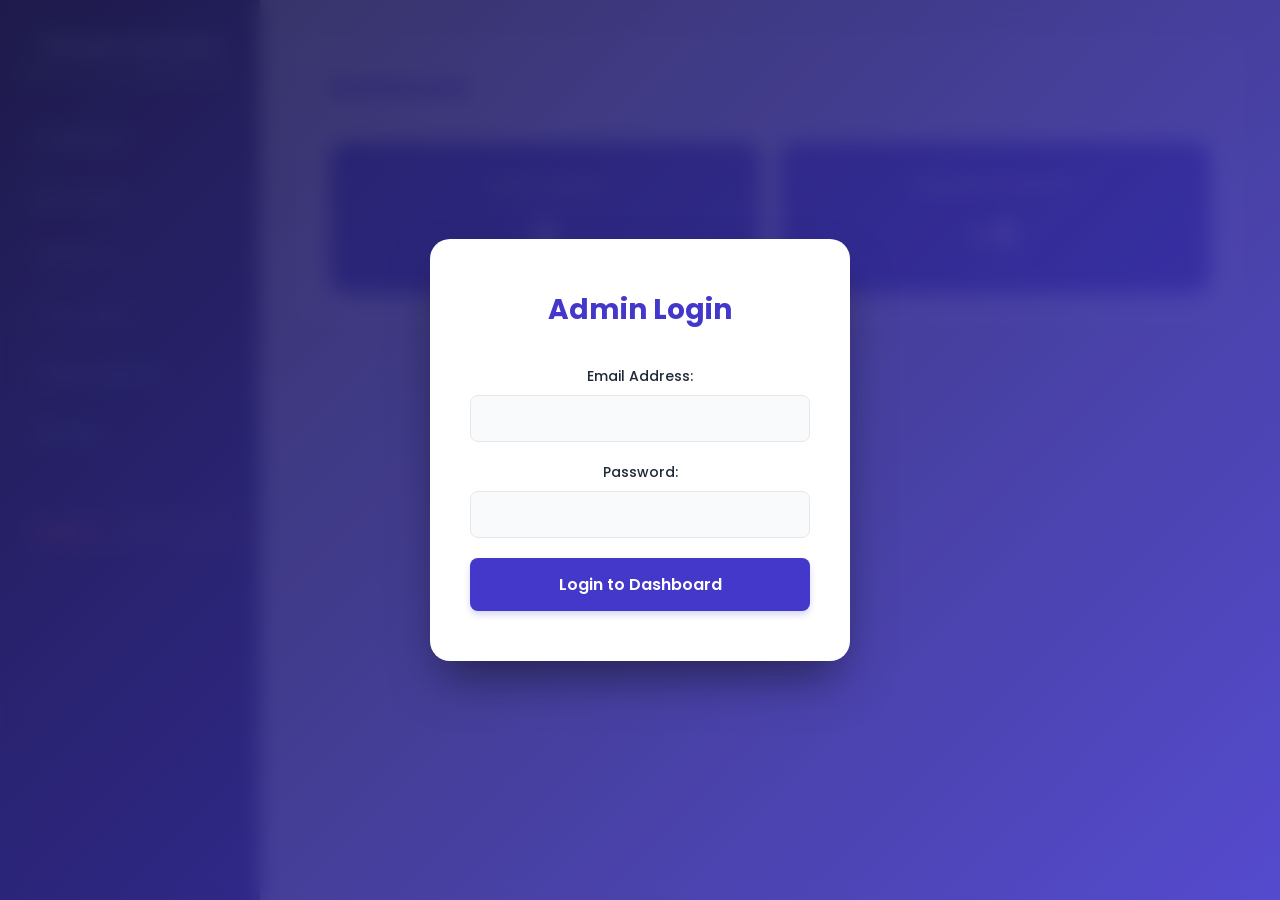
==== index.html @ 70aa794d "Refactor and add advance collection section Removed comments for admin login, sidebar navigation, ma" ====
<!DOCTYPE html>
<html lang="en">
<head>
    <meta charset="UTF-8">
    <meta name="viewport" content="width=device-width, initial-scale=1.0">
    <title>Tenant Management System</title>
    <link href="https://fonts.googleapis.com/css2?family=Poppins:wght@300;400;500;600;700&display=swap" rel="stylesheet">
    <link rel="stylesheet" href="style.css">
</head>
<body>
    <div id="login-screen" class="login-overlay">
        <div class="login-box">
            <h2>Admin Login</h2>
            <form id="login-form">
                <div class="form-group">
                    <label>Email Address:</label>
                    <input type="email" id="login-email" required>
                </div>
                <div class="form-group">
                    <label>Password:</label>
                    <input type="password" id="login-password" required>
                </div>
                <button type="submit">Login to Dashboard</button>
                <p id="login-error" style="color: red; display: none; margin-top: 15px;">Vul Email ba Password!</p>
            </form>
        </div>
    </div>

    <div class="sidebar">
        <h2>Tenant System</h2>
        <ul>
            <li><a href="#" id="link-dashboard">Dashboard</a></li>
            <li><a href="#" id="link-add-tenant">Add Tenant</a></li>
            <li><a href="#" id="link-tenant-list">Tenant List</a></li>
            <li><a href="#" id="link-collect-rent">Collect Rent</a></li>
            <li><a href="#" id="link-collect-advance">Collect Advance</a></li> <!-- NEW MENU -->
            <li><a href="#" id="link-settings">Settings</a></li>
            <li style="margin-top: 50px;"><a href="#" id="btn-logout" style="color: #ff4d4d; font-weight: bold;">Logout</a></li>
        </ul>
    </div>

    <div class="main-content">
        <section id="sec-dashboard" class="active">
            <h2>Dashboard</h2>
            <div class="dashboard-cards">
                <div class="card">
                    <h3>Total Tenants</h3>
                    <p id="total-tenants">0</p>
                </div>
                <div class="card">
                    <h3>Expected Total Rent</h3>
                    <p>৳ <span id="total-rent">0</span></p>
                </div>
            </div>
        </section>

        <section id="sec-add-tenant" class="hidden">
            <h2>Add New Tenant</h2>
            <form id="tenant-form">
                <div class="form-group">
                    <label>Tenant Name:</label>
                    <input type="text" id="tenant-name" required>
                </div>
                <div class="form-group">
                    <label>Phone Number:</label>
                    <input type="text" id="tenant-phone" required>
                </div>
                <div class="form-group">
                    <label>NID Number:</label>
                    <input type="text" id="tenant-nid">
                </div>
                <div class="form-group">
                    <label>Monthly Rent (৳):</label>
                    <input type="number" id="tenant-rent" required>
                </div>
                <div class="form-group">
                    <label>Meter Number:</label>
                    <input type="text" id="tenant-meter">
                </div>
                <button type="submit">Register Tenant</button>
            </form>
        </section>

        <section id="sec-tenant-list" class="hidden">
            <h2>Tenant List</h2>
            <div class="search-container">
                <input type="text" id="search-tenant" placeholder="Search by Name, Phone, or NID...">
            </div>
            <table class="tenant-table">
                <thead>
                    <tr>
                        <th>Name & Meter</th>
                        <th>Phone</th>
                        <th>NID</th>
                        <th>Rent (৳)</th>
                        <th>Action</th>
                    </tr>
                </thead>
                <tbody id="tenant-table-body">
                </tbody>
            </table>
        </section>

        <section id="sec-collect-rent" class="hidden">
            <h2>Collect Rent</h2>
            <form id="rent-form">
                <div class="form-group">
                    <label>Select Tenant:</label>
                    <select id="select-tenant" required>
                        <option value="">-- Select Tenant --</option>
                    </select>
                </div>
                <div class="form-group">
                    <label>Rent Month:</label>
                    <input type="month" id="rent-month" required>
                </div>
                <div class="form-group">
                    <label>Paid Amount (৳):</label>
                    <input type="number" id="paid-amount" required>
                </div>
                <div class="form-group">
                    <label>Due Amount (৳):</label>
                    <input type="number" id="due-amount" value="0" required>
                </div>
                <div class="form-group" style="display: flex; align-items: center; gap: 10px; margin-top: 15px;">
                    <!-- GAS BILL CHECKBOX -->
                    <input type="checkbox" id="include-gas-bill" checked style="width: auto;">
                    <label for="include-gas-bill" style="margin: 0; cursor: pointer;">Include Gas Bill (৳ 1080)</label>
                </div>
                <button type="submit" style="margin-top: 15px;">Save Rent Record</button>
            </form>
        </section>

        <!-- NEW ADVANCE SECTION -->
        <section id="sec-collect-advance" class="hidden">
            <h2>Collect Advance</h2>
            <form id="advance-form">
                <div class="form-group">
                    <label>Select Tenant:</label>
                    <select id="select-advance-tenant" required>
                        <option value="">-- Select Tenant --</option>
                    </select>
                </div>
                <div class="form-group">
                    <label>Advance Amount (৳):</label>
                    <input type="number" id="advance-amount" required>
                </div>
                <button type="submit">Save Advance Record</button>
            </form>
        </section>

        <section id="sec-settings" class="hidden">
            <h2>System Settings</h2>
            <form id="settings-form">
                <div class="form-group">
                    <label>Property / House Name (For Invoice):</label>
                    <input type="text" id="setting-property-name" placeholder="E.g., Shiraji Villa" required>
                </div>
                <button type="submit">Save Settings</button>
            </form>
        </section>
    </div>

    <div id="history-modal" class="modal hidden">
        <div class="modal-content">
            <span class="close-btn" id="close-modal">&times;</span>
            <h2>Rent History: <span id="modal-tenant-name"></span></h2>
            <table class="tenant-table">
                <thead>
                    <tr>
                        <th>Invoice No</th>
                        <th>Month</th>
                        <th>Paid</th>
                        <th>Due</th>
                        <th>Date</th>
                        <th>Action</th>
                    </tr>
                </thead>
                <tbody id="history-table-body">
                </tbody>
            </table>
        </div>
    </div>

    <div id="printable-invoice" class="hidden-print">
        <div class="pos-receipt">
            <div class="pos-header">
                <h2 id="inv-property-title">PROPERTY NAME</h2>
                <p>RENT PAYMENT RECEIPT</p>
                <div class="divider">--------------------------------</div>
            </div>
            
            <div class="pos-info">
                <p><span>INV NO</span> <span>: <span id="inv-no"></span></span></p>
                <p><span>DATE</span> <span>: <span id="inv-date"></span></span></p>
                <p><span>TIME</span> <span>: <span id="inv-time"></span></span></p>
                <p><span>TENANT</span> <span>: <span id="inv-tenant-name"></span></span></p>
                <!-- Meter removed from here -->
                <p><span>MONTH</span> <span>: <span id="inv-month"></span></span></p>
            </div>
            
            <div class="divider">--------------------------------</div>
            
            <table class="pos-table">
                <tr>
                    <td>RENT AMOUNT</td>
                    <td class="text-right">TK <span id="inv-rent"></span></td>
                </tr>
                <tr>
                    <td>GAS BILL</td>
                    <!-- Dynamic gas bill ID -->
                    <td class="text-right">TK <span id="inv-gas-bill"></span></td>
                </tr>
                <tr>
                    <td>DUE AMOUNT</td>
                    <td class="text-right">TK <span id="inv-due"></span></td>
                </tr>
            </table>
            
            <div class="divider">--------------------------------</div>
            
            <div class="pos-total">
                <h3>FINAL TOTAL : TK <span id="inv-total-paid"></span></h3>
            </div>
            
            <div class="divider">--------------------------------</div>
            
            <div class="pos-footer">
                <!-- METER BIG DISPLAY -->
                <div style="font-size: 16px; font-weight: bold; padding: 5px; border: 2px dashed #000; margin-bottom: 10px;">
                    METER NO: <br> <span id="inv-meter" style="font-size: 18px;"></span>
                </div>
                
                <p>Scan to verify invoice</p>
                <img id="qr-code-img" src="" alt="QR Code">
                <p class="greeting">Thank You!</p>
                <p class="software-credit">System by Shiraji Villa</p>
            </div>
        </div>
    </div>

    <div id="edit-modal" class="modal hidden">
        <div class="modal-content">
            <span class="close-btn" id="close-edit-modal">&times;</span>
            <h2>Edit Tenant Info</h2>
            <form id="edit-tenant-form">
                <input type="hidden" id="edit-tenant-id">
                <div class="form-group">
                    <label>Tenant Name:</label>
                    <input type="text" id="edit-tenant-name" required>
                </div>
                <div class="form-group">
                    <label>Phone Number:</label>
                    <input type="text" id="edit-tenant-phone" required>
                </div>
                <div class="form-group">
                    <label>NID Number:</label>
                    <input type="text" id="edit-tenant-nid">
                </div>
                <div class="form-group">
                    <label>Monthly Rent (৳):</label>
                    <input type="number" id="edit-tenant-rent" required>
                </div>
                <div class="form-group">
                    <label>Meter Number:</label>
                    <input type="text" id="edit-tenant-meter">
                </div>
                <button type="submit">Update Tenant Info</button>
            </form>
        </div>
    </div>
    <script type="module" src="app.js"></script>
</body>
</html>
---- style.css ----
/* =========================================
   Modern UI Theme for Shiraji Villa
========================================== */
:root {
    --primary-color: #4338ca; /* Indigo/Blue shade */
    --primary-hover: #3730a3;
    --sidebar-bg: #1e1b4b; /* Dark Navy */
    --bg-color: #f3f4f6; /* Very light gray */
    --card-bg: #ffffff;
    --text-main: #1f2937;
    --text-muted: #6b7280;
    --border-color: #e5e7eb;
    --success: #10b981;
    --danger: #ef4444;
    --warning: #f59e0b;
}

* {
    margin: 0;
    padding: 0;
    box-sizing: border-box;
    font-family: 'Poppins', sans-serif;
}

body {
    background-color: var(--bg-color);
    color: var(--text-main);
    display: flex;
    min-height: 100vh;
}

/* --- Utilities --- */
.hidden { display: none !important; }
.active { display: block !important; }

/* =========================================
   Sidebar Navigation
========================================== */
.sidebar {
    width: 260px;
    background-color: var(--sidebar-bg);
    color: white;
    padding: 30px 20px;
    display: flex;
    flex-direction: column;
    box-shadow: 4px 0 10px rgba(0,0,0,0.05);
}

.sidebar h2 {
    font-size: 22px;
    font-weight: 700;
    margin-bottom: 40px;
    text-align: center;
    letter-spacing: 1px;
    color: #c7d2fe;
}

.sidebar ul {
    list-style: none;
}

.sidebar ul li {
    margin-bottom: 12px;
}

.sidebar ul li a {
    color: #a5b4fc;
    text-decoration: none;
    font-size: 15px;
    display: block;
    padding: 12px 15px;
    border-radius: 8px;
    transition: all 0.3s ease;
    font-weight: 500;
}

.sidebar ul li a:hover {
    background-color: rgba(255,255,255,0.1);
    color: white;
    transform: translateX(5px);
}

#btn-logout {
    color: #fca5a5;
    background-color: rgba(239, 68, 68, 0.1);
}
#btn-logout:hover {
    background-color: #ef4444;
    color: white;
}

/* =========================================
   Main Content Area
========================================== */
.main-content {
    flex: 1;
    padding: 40px;
    overflow-y: auto;
}

section {
    background: var(--card-bg);
    padding: 30px;
    border-radius: 16px;
    box-shadow: 0 4px 20px rgba(0,0,0,0.03);
    animation: fadeIn 0.4s ease-in-out;
}

@keyframes fadeIn {
    from { opacity: 0; transform: translateY(10px); }
    to { opacity: 1; transform: translateY(0); }
}

h2 {
    font-size: 24px;
    color: var(--primary-color);
    margin-bottom: 25px;
    border-bottom: 2px solid var(--border-color);
    padding-bottom: 10px;
}

/* =========================================
   Dashboard Cards
========================================== */
.dashboard-cards {
    display: flex;
    gap: 20px;
}

.card {
    flex: 1;
    background: linear-gradient(135deg, var(--primary-color), var(--primary-hover));
    color: white;
    padding: 30px;
    border-radius: 16px;
    text-align: center;
    box-shadow: 0 10px 15px -3px rgba(67, 56, 202, 0.3);
    transition: transform 0.3s ease;
}

.card:hover {
    transform: translateY(-5px);
}

.card h3 {
    font-size: 16px;
    font-weight: 500;
    opacity: 0.9;
    margin-bottom: 10px;
}

.card p {
    font-size: 36px;
    font-weight: 700;
}

/* =========================================
   Forms & Inputs
========================================== */
.form-group {
    margin-bottom: 20px;
}

.form-group label {
    display: block;
    margin-bottom: 8px;
    font-weight: 500;
    color: var(--text-main);
    font-size: 14px;
}

input, select {
    width: 100%;
    padding: 12px 15px;
    border: 1px solid var(--border-color);
    border-radius: 8px;
    font-size: 14px;
    transition: all 0.3s ease;
    background-color: #f9fafb;
}

input:focus, select:focus {
    outline: none;
    border-color: var(--primary-color);
    background-color: white;
    box-shadow: 0 0 0 3px rgba(67, 56, 202, 0.15);
}

button[type="submit"] {
    background-color: var(--primary-color);
    color: white;
    padding: 14px 20px;
    border: none;
    border-radius: 8px;
    width: 100%;
    font-size: 16px;
    font-weight: 600;
    cursor: pointer;
    transition: all 0.3s ease;
    box-shadow: 0 4px 6px rgba(67, 56, 202, 0.2);
}

button[type="submit"]:hover {
    background-color: var(--primary-hover);
    transform: translateY(-2px);
    box-shadow: 0 6px 12px rgba(67, 56, 202, 0.3);
}

/* =========================================
   Tables & Search
========================================== */
.search-container {
    margin-bottom: 20px;
    display: flex;
    justify-content: flex-end;
}

#search-tenant {
    max-width: 300px;
    border-radius: 20px;
    padding: 10px 20px;
}

.tenant-table {
    width: 100%;
    border-collapse: separate;
    border-spacing: 0;
    margin-top: 10px;
}

.tenant-table th, .tenant-table td {
    padding: 15px;
    text-align: left;
    border-bottom: 1px solid var(--border-color);
}

.tenant-table th {
    background-color: var(--bg-color);
    color: var(--text-muted);
    font-weight: 600;
    font-size: 13px;
    text-transform: uppercase;
    letter-spacing: 0.5px;
}

.tenant-table th:first-child { border-top-left-radius: 8px; }
.tenant-table th:last-child { border-top-right-radius: 8px; }

.tenant-table tbody tr {
    transition: background-color 0.2s ease;
}

.tenant-table tbody tr:hover {
    background-color: #f8fafc;
}

.inactive-row {
    opacity: 0.5;
    background-color: #fafafa;
}

/* Status Badges */
.status-badge {
    padding: 4px 10px;
    border-radius: 20px;
    font-size: 11px;
    font-weight: 600;
    margin-left: 8px;
    text-transform: uppercase;
}

.status-active { background-color: #d1fae5; color: #065f46; }
.status-inactive { background-color: #fee2e2; color: #991b1b; }

/* Table Buttons */
.btn-view, .btn-print, .btn-toggle-status {
    padding: 6px 12px;
    border: none;
    border-radius: 6px;
    font-size: 12px;
    font-weight: 600;
    cursor: pointer;
    transition: all 0.2s ease;
    margin-right: 5px;
    margin-bottom: 5px;
}

.btn-view { background-color: #e0e7ff; color: var(--primary-color); }
.btn-view:hover { background-color: var(--primary-color); color: white; }

.btn-print { background-color: #dcfce7; color: var(--success); }
.btn-print:hover { background-color: var(--success); color: white; }

.btn-toggle-status { background-color: #fef3c7; color: #b45309; }
.btn-toggle-status:hover { background-color: var(--warning); color: white; }
.btn-edit { background-color: #e0f2fe; color: #0284c7; }
.btn-edit:hover { background-color: #0ea5e9; color: white; }


/* =========================================
   Login Screen (Glassmorphism)
========================================== */
.login-overlay {
    position: fixed;
    top: 0; left: 0; width: 100%; height: 100%;
    background: linear-gradient(135deg, rgba(30, 27, 75, 0.9), rgba(67, 56, 202, 0.9));
    backdrop-filter: blur(10px);
    display: flex;
    justify-content: center;
    align-items: center;
    z-index: 9999;
}

.login-box {
    background: white;
    padding: 50px 40px;
    border-radius: 20px;
    box-shadow: 0 25px 50px -12px rgba(0, 0, 0, 0.5);
    width: 100%;
    max-width: 420px;
    text-align: center;
}

.login-box h2 {
    border: none;
    color: var(--primary-color);
    font-size: 28px;
    font-weight: 700;
}

.hidden-login { display: none !important; }

/* =========================================
   Modal (Popup)
========================================== */
.modal {
    position: fixed;
    top: 0; left: 0; width: 100%; height: 100%;
    background-color: rgba(0, 0, 0, 0.5);
    backdrop-filter: blur(4px);
    display: flex;
    justify-content: center;
    align-items: center;
    z-index: 1000;
}

.modal-content {
    background-color: white;
    padding: 30px;
    border-radius: 16px;
    width: 90%;
    max-width: 700px;
    position: relative;
    box-shadow: 0 20px 25px -5px rgba(0,0,0,0.1);
    animation: fadeIn 0.3s ease-in-out;
}

.close-btn {
    position: absolute;
    top: 15px; right: 20px;
    font-size: 28px;
    color: var(--text-muted);
    cursor: pointer;
    transition: color 0.2s;
}
.close-btn:hover { color: var(--danger); }


/* =========================================
   POS Thermal Printer Invoice Styles
========================================== */
.hidden-print { display: none; }

.pos-receipt {
    font-family: 'Courier New', Courier, monospace;
    width: 300px; /* Thermal printer width (Approx 80mm) */
    margin: 0 auto;
    padding: 10px;
    background-color: #fff;
    color: #000;
    font-size: 14px;
}

.pos-header { text-align: center; }
.pos-header h2 { font-size: 22px; margin: 0 0 5px 0; font-weight: bold; border: none; padding: 0; color: #000; }
.pos-header p { font-size: 14px; margin: 0; font-weight: bold; }

.divider {
    text-align: center;
    margin: 10px 0;
    font-size: 14px;
    letter-spacing: 1px;
    overflow: hidden;
    white-space: nowrap;
}

.pos-info p {
    display: flex;
    justify-content: space-between;
    margin: 4px 0;
    font-weight: bold;
}

.pos-table { width: 100%; border-collapse: collapse; margin: 10px 0; }
.pos-table td { padding: 4px 0; font-weight: bold; }
.text-right { text-align: right; }

.pos-total { text-align: right; margin: 10px 0; }
.pos-total h3 { font-size: 16px; margin: 0; font-weight: bold; color: #000; }

.pos-footer { text-align: center; margin-top: 15px; }
.pos-footer img { width: 100px; height: 100px; margin: 10px auto; display: block; }
.pos-footer .greeting { font-size: 16px; font-weight: bold; margin-bottom: 5px; }
.pos-footer .software-credit { font-size: 10px; font-weight: normal; }

@media print {
    body * { visibility: hidden; }
    @page { margin: 0; } /* Removes default browser headers/footers */
    #printable-invoice, #printable-invoice * { visibility: visible; }
    #printable-invoice {
        display: block; position: absolute; left: 0; top: 0; width: 100%; margin: 0; padding: 0;
    }
}
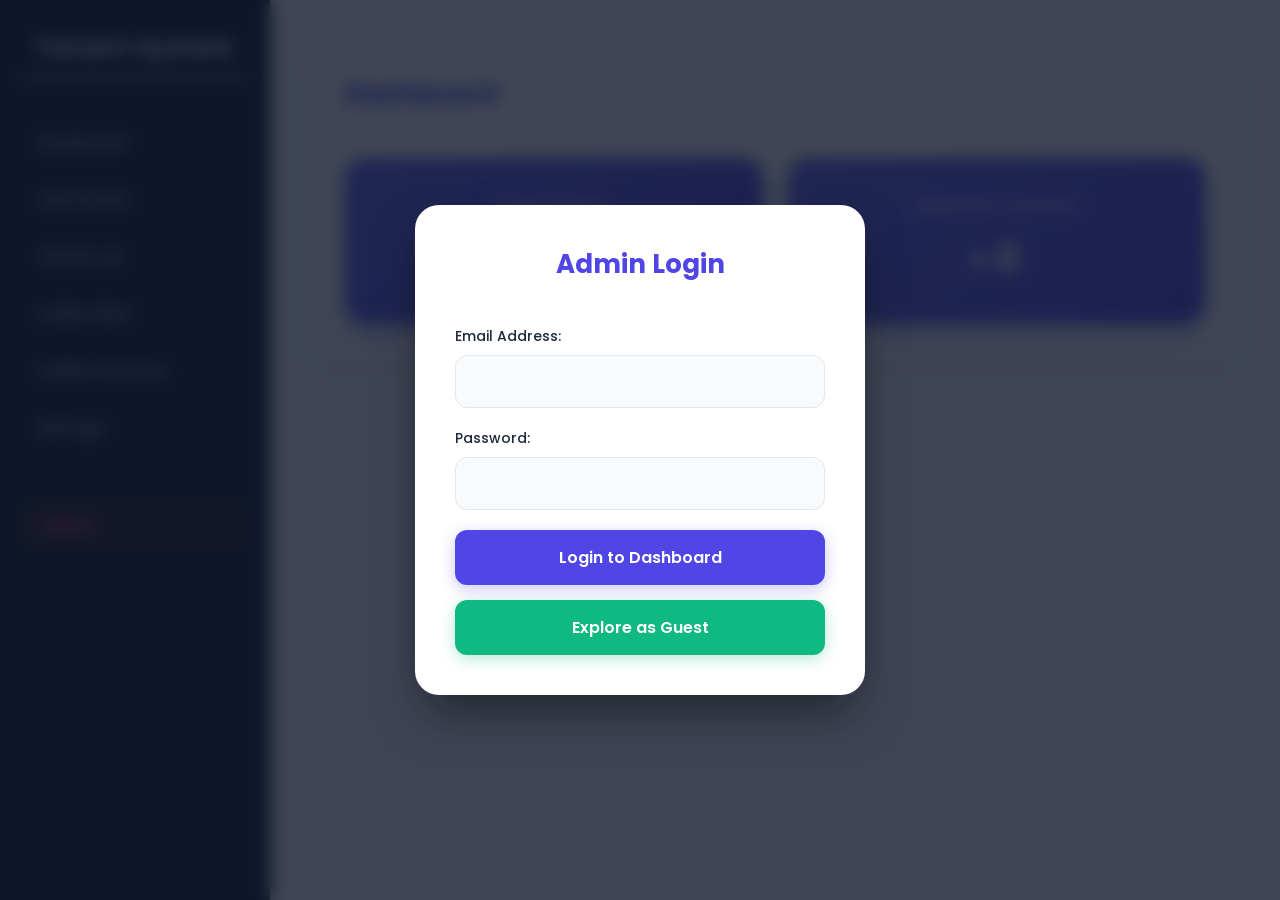
==== commit 83708022: "Add guest login button and update forms" ====
--- a/index.html
+++ b/index.html
@@ -22,6 +22,8 @@
                 </div>
                 <button type="submit">Login to Dashboard</button>
                 <p id="login-error" style="color: red; display: none; margin-top: 15px;">Vul Email ba Password!</p>
+                <!-- Guest Button Add kora hoyeche -->
+                <button type="button" id="btn-guest-login">Explore as Guest</button>
             </form>
         </div>
     </div>
@@ -33,13 +35,14 @@
             <li><a href="#" id="link-add-tenant">Add Tenant</a></li>
             <li><a href="#" id="link-tenant-list">Tenant List</a></li>
             <li><a href="#" id="link-collect-rent">Collect Rent</a></li>
-            <li><a href="#" id="link-collect-advance">Collect Advance</a></li> <!-- NEW MENU -->
+            <li><a href="#" id="link-collect-advance">Collect Advance</a></li> 
             <li><a href="#" id="link-settings">Settings</a></li>
             <li style="margin-top: 50px;"><a href="#" id="btn-logout" style="color: #ff4d4d; font-weight: bold;">Logout</a></li>
         </ul>
     </div>
 
     <div class="main-content">
+        <!-- Dashboard -->
         <section id="sec-dashboard" class="active">
             <h2>Dashboard</h2>
             <div class="dashboard-cards">
@@ -54,76 +57,41 @@
             </div>
         </section>
 
+        <!-- Add Tenant -->
         <section id="sec-add-tenant" class="hidden">
             <h2>Add New Tenant</h2>
             <form id="tenant-form">
-                <div class="form-group">
-                    <label>Tenant Name:</label>
-                    <input type="text" id="tenant-name" required>
-                </div>
-                <div class="form-group">
-                    <label>Phone Number:</label>
-                    <input type="text" id="tenant-phone" required>
-                </div>
-                <div class="form-group">
-                    <label>NID Number:</label>
-                    <input type="text" id="tenant-nid">
-                </div>
-                <div class="form-group">
-                    <label>Monthly Rent (৳):</label>
-                    <input type="number" id="tenant-rent" required>
-                </div>
-                <div class="form-group">
-                    <label>Meter Number:</label>
-                    <input type="text" id="tenant-meter">
-                </div>
+                <div class="form-group"><label>Tenant Name:</label><input type="text" id="tenant-name" required></div>
+                <div class="form-group"><label>Phone Number:</label><input type="text" id="tenant-phone" required></div>
+                <div class="form-group"><label>NID Number:</label><input type="text" id="tenant-nid"></div>
+                <div class="form-group"><label>Monthly Rent (৳):</label><input type="number" id="tenant-rent" required></div>
+                <div class="form-group"><label>Meter Number:</label><input type="text" id="tenant-meter"></div>
                 <button type="submit">Register Tenant</button>
             </form>
         </section>
 
+        <!-- Tenant List -->
         <section id="sec-tenant-list" class="hidden">
             <h2>Tenant List</h2>
-            <div class="search-container">
-                <input type="text" id="search-tenant" placeholder="Search by Name, Phone, or NID...">
-            </div>
+            <div class="search-container"><input type="text" id="search-tenant" placeholder="Search by Name, Phone, or NID..."></div>
             <table class="tenant-table">
-                <thead>
-                    <tr>
-                        <th>Name & Meter</th>
-                        <th>Phone</th>
-                        <th>NID</th>
-                        <th>Rent (৳)</th>
-                        <th>Action</th>
-                    </tr>
-                </thead>
-                <tbody id="tenant-table-body">
-                </tbody>
+                <thead><tr><th>Name & Meter</th><th>Phone</th><th>NID</th><th>Rent (৳)</th><th>Action</th></tr></thead>
+                <tbody id="tenant-table-body"></tbody>
             </table>
         </section>
 
+        <!-- Collect Rent -->
         <section id="sec-collect-rent" class="hidden">
             <h2>Collect Rent</h2>
             <form id="rent-form">
                 <div class="form-group">
                     <label>Select Tenant:</label>
-                    <select id="select-tenant" required>
-                        <option value="">-- Select Tenant --</option>
-                    </select>
-                </div>
-                <div class="form-group">
-                    <label>Rent Month:</label>
-                    <input type="month" id="rent-month" required>
-                </div>
-                <div class="form-group">
-                    <label>Paid Amount (৳):</label>
-                    <input type="number" id="paid-amount" required>
-                </div>
-                <div class="form-group">
-                    <label>Due Amount (৳):</label>
-                    <input type="number" id="due-amount" value="0" required>
-                </div>
+                    <select id="select-tenant" required><option value="">-- Select Tenant --</option></select>
+                </div>
+                <div class="form-group"><label>Rent Month:</label><input type="month" id="rent-month" required></div>
+                <div class="form-group"><label>Paid Amount (৳):</label><input type="number" id="paid-amount" required></div>
+                <div class="form-group"><label>Due Amount (৳):</label><input type="number" id="due-amount" value="0" required></div>
                 <div class="form-group" style="display: flex; align-items: center; gap: 10px; margin-top: 15px;">
-                    <!-- GAS BILL CHECKBOX -->
                     <input type="checkbox" id="include-gas-bill" checked style="width: auto;">
                     <label for="include-gas-bill" style="margin: 0; cursor: pointer;">Include Gas Bill (৳ 1080)</label>
                 </div>
@@ -131,111 +99,60 @@
             </form>
         </section>
 
-        <!-- NEW ADVANCE SECTION -->
+        <!-- Collect Advance (Updated with Due) -->
         <section id="sec-collect-advance" class="hidden">
             <h2>Collect Advance</h2>
             <form id="advance-form">
                 <div class="form-group">
                     <label>Select Tenant:</label>
-                    <select id="select-advance-tenant" required>
-                        <option value="">-- Select Tenant --</option>
-                    </select>
-                </div>
-                <div class="form-group">
-                    <label>Advance Amount (৳):</label>
-                    <input type="number" id="advance-amount" required>
-                </div>
+                    <select id="select-advance-tenant" required><option value="">-- Select Tenant --</option></select>
+                </div>
+                <div class="form-group"><label>Paid Advance Amount (৳):</label><input type="number" id="advance-amount" required></div>
+                <!-- Notun Due Option in Advance -->
+                <div class="form-group"><label>Advance Due (৳):</label><input type="number" id="advance-due" value="0" required></div>
                 <button type="submit">Save Advance Record</button>
             </form>
         </section>
 
+        <!-- Settings -->
         <section id="sec-settings" class="hidden">
             <h2>System Settings</h2>
             <form id="settings-form">
-                <div class="form-group">
-                    <label>Property / House Name (For Invoice):</label>
-                    <input type="text" id="setting-property-name" placeholder="E.g., Shiraji Villa" required>
-                </div>
+                <div class="form-group"><label>Property / House Name (For Invoice):</label><input type="text" id="setting-property-name" placeholder="E.g., Shiraji Villa" required></div>
                 <button type="submit">Save Settings</button>
             </form>
         </section>
     </div>
 
+    <!-- Modals -->
     <div id="history-modal" class="modal hidden">
         <div class="modal-content">
             <span class="close-btn" id="close-modal">&times;</span>
             <h2>Rent History: <span id="modal-tenant-name"></span></h2>
             <table class="tenant-table">
-                <thead>
-                    <tr>
-                        <th>Invoice No</th>
-                        <th>Month</th>
-                        <th>Paid</th>
-                        <th>Due</th>
-                        <th>Date</th>
-                        <th>Action</th>
-                    </tr>
-                </thead>
-                <tbody id="history-table-body">
-                </tbody>
+                <thead><tr><th>Invoice No</th><th>Month</th><th>Paid</th><th>Due</th><th>Date</th><th>Action</th></tr></thead>
+                <tbody id="history-table-body"></tbody>
             </table>
         </div>
     </div>
 
-    <div id="printable-invoice" class="hidden-print">
-        <div class="pos-receipt">
-            <div class="pos-header">
-                <h2 id="inv-property-title">PROPERTY NAME</h2>
-                <p>RENT PAYMENT RECEIPT</p>
-                <div class="divider">--------------------------------</div>
-            </div>
-            
-            <div class="pos-info">
-                <p><span>INV NO</span> <span>: <span id="inv-no"></span></span></p>
-                <p><span>DATE</span> <span>: <span id="inv-date"></span></span></p>
-                <p><span>TIME</span> <span>: <span id="inv-time"></span></span></p>
-                <p><span>TENANT</span> <span>: <span id="inv-tenant-name"></span></span></p>
-                <!-- Meter removed from here -->
-                <p><span>MONTH</span> <span>: <span id="inv-month"></span></span></p>
-            </div>
-            
-            <div class="divider">--------------------------------</div>
-            
-            <table class="pos-table">
-                <tr>
-                    <td>RENT AMOUNT</td>
-                    <td class="text-right">TK <span id="inv-rent"></span></td>
-                </tr>
-                <tr>
-                    <td>GAS BILL</td>
-                    <!-- Dynamic gas bill ID -->
-                    <td class="text-right">TK <span id="inv-gas-bill"></span></td>
-                </tr>
-                <tr>
-                    <td>DUE AMOUNT</td>
-                    <td class="text-right">TK <span id="inv-due"></span></td>
-                </tr>
-            </table>
-            
-            <div class="divider">--------------------------------</div>
-            
-            <div class="pos-total">
-                <h3>FINAL TOTAL : TK <span id="inv-total-paid"></span></h3>
-            </div>
-            
-            <div class="divider">--------------------------------</div>
-            
-            <div class="pos-footer">
-                <!-- METER BIG DISPLAY -->
-                <div style="font-size: 16px; font-weight: bold; padding: 5px; border: 2px dashed #000; margin-bottom: 10px;">
-                    METER NO: <br> <span id="inv-meter" style="font-size: 18px;"></span>
-                </div>
-                
-                <p>Scan to verify invoice</p>
-                <img id="qr-code-img" src="" alt="QR Code">
-                <p class="greeting">Thank You!</p>
-                <p class="software-credit">System by Shiraji Villa</p>
-            </div>
+    <!-- Due Payment Modal -->
+    <div id="due-modal" class="modal hidden">
+        <div class="modal-content" style="max-width: 400px;">
+            <span class="close-btn" id="close-due-modal">&times;</span>
+            <h2>Pay Due Amount</h2>
+            <form id="due-form">
+                <input type="hidden" id="due-record-id">
+                <input type="hidden" id="due-record-type">
+                <input type="hidden" id="due-current-paid">
+                <input type="hidden" id="due-current-due">
+                <p style="margin-bottom: 15px; font-weight: bold; color: var(--danger);">Current Due: ৳<span id="current-due-display">0</span></p>
+                <div class="form-group">
+                    <label>Paying Amount (৳):</label>
+                    <input type="number" id="pay-due-amount" required>
+                </div>
+                <button type="submit">Update Payment</button>
+            </form>
         </div>
     </div>
 
@@ -245,30 +162,52 @@
             <h2>Edit Tenant Info</h2>
             <form id="edit-tenant-form">
                 <input type="hidden" id="edit-tenant-id">
-                <div class="form-group">
-                    <label>Tenant Name:</label>
-                    <input type="text" id="edit-tenant-name" required>
-                </div>
-                <div class="form-group">
-                    <label>Phone Number:</label>
-                    <input type="text" id="edit-tenant-phone" required>
-                </div>
-                <div class="form-group">
-                    <label>NID Number:</label>
-                    <input type="text" id="edit-tenant-nid">
-                </div>
-                <div class="form-group">
-                    <label>Monthly Rent (৳):</label>
-                    <input type="number" id="edit-tenant-rent" required>
-                </div>
-                <div class="form-group">
-                    <label>Meter Number:</label>
-                    <input type="text" id="edit-tenant-meter">
-                </div>
+                <div class="form-group"><label>Tenant Name:</label><input type="text" id="edit-tenant-name" required></div>
+                <div class="form-group"><label>Phone Number:</label><input type="text" id="edit-tenant-phone" required></div>
+                <div class="form-group"><label>NID Number:</label><input type="text" id="edit-tenant-nid"></div>
+                <div class="form-group"><label>Monthly Rent (৳):</label><input type="number" id="edit-tenant-rent" required></div>
+                <div class="form-group"><label>Meter Number:</label><input type="text" id="edit-tenant-meter"></div>
                 <button type="submit">Update Tenant Info</button>
             </form>
         </div>
     </div>
+
+    <!-- Thermal Printable Invoice -->
+    <div id="printable-invoice" class="hidden-print">
+        <div class="pos-receipt">
+            <div class="pos-header">
+                <h2 id="inv-property-title">PROPERTY NAME</h2>
+                <p id="inv-receipt-type">RENT PAYMENT RECEIPT</p>
+                <div class="divider">--------------------------------</div>
+            </div>
+            <div class="pos-info">
+                <p><span>INV NO</span> <span>: <span id="inv-no"></span></span></p>
+                <p><span>DATE</span> <span>: <span id="inv-date"></span></span></p>
+                <p><span>TIME</span> <span>: <span id="inv-time"></span></span></p>
+                <p><span>TENANT</span> <span>: <span id="inv-tenant-name"></span></span></p>
+                <p><span>MONTH</span> <span>: <span id="inv-month"></span></span></p>
+            </div>
+            <div class="divider">--------------------------------</div>
+            <table class="pos-table">
+                <tr><td id="inv-rent-label">RENT AMOUNT</td><td class="text-right">TK <span id="inv-rent"></span></td></tr>
+                <tr id="inv-gas-row"><td>GAS BILL</td><td class="text-right">TK <span id="inv-gas-bill"></span></td></tr>
+                <tr id="inv-due-row"><td>DUE AMOUNT</td><td class="text-right">TK <span id="inv-due"></span></td></tr>
+            </table>
+            <div class="divider">--------------------------------</div>
+            <div class="pos-total"><h3>FINAL TOTAL : TK <span id="inv-total-paid"></span></h3></div>
+            <div class="divider">--------------------------------</div>
+            <div class="pos-footer">
+                <div style="font-size: 16px; font-weight: bold; padding: 5px; border: 2px dashed #000; margin-bottom: 10px;">
+                    METER NO: <br> <span id="inv-meter" style="font-size: 18px;"></span>
+                </div>
+                <p>Scan to verify invoice</p>
+                <img id="qr-code-img" src="" alt="QR Code">
+                <p class="greeting">Thank You!</p>
+                <p class="software-credit">System by Shiraji Villa</p>
+            </div>
+        </div>
+    </div>
+    
     <script type="module" src="app.js"></script>
 </body>
 </html>
--- a/style.css
+++ b/style.css
@@ -1,15 +1,15 @@
 /* =========================================
-   Modern UI Theme for Shiraji Villa
+   Modern Premium UI Theme for Shiraji Villa
 ========================================== */
 :root {
-    --primary-color: #4338ca; /* Indigo/Blue shade */
-    --primary-hover: #3730a3;
-    --sidebar-bg: #1e1b4b; /* Dark Navy */
-    --bg-color: #f3f4f6; /* Very light gray */
+    --primary-color: #4f46e5; /* Modern Indigo */
+    --primary-hover: #4338ca;
+    --sidebar-bg: #0f172a; /* Deep Slate */
+    --bg-color: #f8fafc;
     --card-bg: #ffffff;
-    --text-main: #1f2937;
-    --text-muted: #6b7280;
-    --border-color: #e5e7eb;
+    --text-main: #1e293b;
+    --text-muted: #64748b;
+    --border-color: #e2e8f0;
     --success: #10b981;
     --danger: #ef4444;
     --warning: #f59e0b;
@@ -29,47 +29,40 @@
     min-height: 100vh;
 }
 
-/* --- Utilities --- */
 .hidden { display: none !important; }
 .active { display: block !important; }
 
-/* =========================================
-   Sidebar Navigation
-========================================== */
+/* --- Sidebar --- */
 .sidebar {
-    width: 260px;
+    width: 270px;
     background-color: var(--sidebar-bg);
     color: white;
     padding: 30px 20px;
     display: flex;
     flex-direction: column;
-    box-shadow: 4px 0 10px rgba(0,0,0,0.05);
+    box-shadow: 4px 0 15px rgba(0,0,0,0.1);
+    transition: all 0.3s ease;
 }
 
 .sidebar h2 {
-    font-size: 22px;
+    font-size: 24px;
     font-weight: 700;
     margin-bottom: 40px;
     text-align: center;
+    color: #e0e7ff;
     letter-spacing: 1px;
-    color: #c7d2fe;
-}
-
-.sidebar ul {
-    list-style: none;
-}
-
-.sidebar ul li {
-    margin-bottom: 12px;
-}
+}
+
+.sidebar ul { list-style: none; }
+.sidebar ul li { margin-bottom: 10px; }
 
 .sidebar ul li a {
-    color: #a5b4fc;
+    color: #cbd5e1;
     text-decoration: none;
     font-size: 15px;
     display: block;
-    padding: 12px 15px;
-    border-radius: 8px;
+    padding: 12px 18px;
+    border-radius: 10px;
     transition: all 0.3s ease;
     font-weight: 500;
 }
@@ -77,21 +70,13 @@
 .sidebar ul li a:hover {
     background-color: rgba(255,255,255,0.1);
     color: white;
-    transform: translateX(5px);
-}
-
-#btn-logout {
-    color: #fca5a5;
-    background-color: rgba(239, 68, 68, 0.1);
-}
-#btn-logout:hover {
-    background-color: #ef4444;
-    color: white;
-}
-
-/* =========================================
-   Main Content Area
-========================================== */
+    transform: translateX(8px);
+}
+
+#btn-logout { color: #fca5a5; background-color: rgba(239, 68, 68, 0.1); }
+#btn-logout:hover { background-color: #ef4444; color: white; }
+
+/* --- Main Content --- */
 .main-content {
     flex: 1;
     padding: 40px;
@@ -100,67 +85,53 @@
 
 section {
     background: var(--card-bg);
-    padding: 30px;
-    border-radius: 16px;
-    box-shadow: 0 4px 20px rgba(0,0,0,0.03);
-    animation: fadeIn 0.4s ease-in-out;
-}
-
-@keyframes fadeIn {
-    from { opacity: 0; transform: translateY(10px); }
+    padding: 35px;
+    border-radius: 20px;
+    box-shadow: 0 10px 30px rgba(0,0,0,0.05);
+    animation: slideUp 0.5s ease-out forwards;
+    opacity: 0;
+    transform: translateY(20px);
+}
+
+@keyframes slideUp {
     to { opacity: 1; transform: translateY(0); }
 }
 
 h2 {
-    font-size: 24px;
+    font-size: 26px;
     color: var(--primary-color);
-    margin-bottom: 25px;
-    border-bottom: 2px solid var(--border-color);
-    padding-bottom: 10px;
-}
-
-/* =========================================
-   Dashboard Cards
-========================================== */
+    margin-bottom: 30px;
+    border-bottom: 2px solid #e0e7ff;
+    padding-bottom: 12px;
+}
+
+/* --- Dashboard Cards --- */
 .dashboard-cards {
     display: flex;
-    gap: 20px;
+    gap: 25px;
 }
 
 .card {
     flex: 1;
-    background: linear-gradient(135deg, var(--primary-color), var(--primary-hover));
+    background: linear-gradient(135deg, #6366f1, #4f46e5);
     color: white;
-    padding: 30px;
-    border-radius: 16px;
+    padding: 35px 25px;
+    border-radius: 20px;
     text-align: center;
-    box-shadow: 0 10px 15px -3px rgba(67, 56, 202, 0.3);
-    transition: transform 0.3s ease;
+    box-shadow: 0 15px 25px -5px rgba(79, 70, 229, 0.4);
+    transition: transform 0.3s ease, box-shadow 0.3s ease;
 }
 
 .card:hover {
-    transform: translateY(-5px);
-}
-
-.card h3 {
-    font-size: 16px;
-    font-weight: 500;
-    opacity: 0.9;
-    margin-bottom: 10px;
-}
-
-.card p {
-    font-size: 36px;
-    font-weight: 700;
-}
-
-/* =========================================
-   Forms & Inputs
-========================================== */
-.form-group {
-    margin-bottom: 20px;
-}
-
+    transform: translateY(-8px);
+    box-shadow: 0 20px 30px -5px rgba(79, 70, 229, 0.5);
+}
+
+.card h3 { font-size: 16px; font-weight: 500; opacity: 0.9; margin-bottom: 10px; }
+.card p { font-size: 40px; font-weight: 700; }
+
+/* --- Forms & Inputs --- */
+.form-group { margin-bottom: 20px; }
 .form-group label {
     display: block;
     margin-bottom: 8px;
@@ -171,55 +142,54 @@
 
 input, select {
     width: 100%;
-    padding: 12px 15px;
+    padding: 14px 18px;
     border: 1px solid var(--border-color);
-    border-radius: 8px;
-    font-size: 14px;
+    border-radius: 12px;
+    font-size: 15px;
     transition: all 0.3s ease;
-    background-color: #f9fafb;
+    background-color: #f8fafc;
 }
 
 input:focus, select:focus {
     outline: none;
     border-color: var(--primary-color);
     background-color: white;
-    box-shadow: 0 0 0 3px rgba(67, 56, 202, 0.15);
-}
-
-button[type="submit"] {
+    box-shadow: 0 0 0 4px rgba(79, 70, 229, 0.15);
+}
+
+button[type="submit"], #btn-guest-login {
     background-color: var(--primary-color);
     color: white;
-    padding: 14px 20px;
+    padding: 15px 20px;
     border: none;
-    border-radius: 8px;
+    border-radius: 12px;
     width: 100%;
     font-size: 16px;
     font-weight: 600;
     cursor: pointer;
     transition: all 0.3s ease;
-    box-shadow: 0 4px 6px rgba(67, 56, 202, 0.2);
-}
-
-button[type="submit"]:hover {
+    box-shadow: 0 4px 15px rgba(79, 70, 229, 0.3);
+}
+
+button[type="submit"]:hover, #btn-guest-login:hover {
     background-color: var(--primary-hover);
-    transform: translateY(-2px);
-    box-shadow: 0 6px 12px rgba(67, 56, 202, 0.3);
-}
-
-/* =========================================
-   Tables & Search
-========================================== */
-.search-container {
-    margin-bottom: 20px;
-    display: flex;
-    justify-content: flex-end;
-}
-
-#search-tenant {
-    max-width: 300px;
-    border-radius: 20px;
-    padding: 10px 20px;
-}
+    transform: translateY(-3px);
+    box-shadow: 0 8px 20px rgba(79, 70, 229, 0.4);
+}
+
+#btn-guest-login {
+    background-color: var(--success);
+    margin-top: 15px;
+    box-shadow: 0 4px 15px rgba(16, 185, 129, 0.3);
+}
+#btn-guest-login:hover {
+    background-color: #059669;
+    box-shadow: 0 8px 20px rgba(16, 185, 129, 0.4);
+}
+
+/* --- Tables --- */
+.search-container { margin-bottom: 25px; display: flex; justify-content: flex-end; }
+#search-tenant { max-width: 350px; border-radius: 30px; padding: 12px 25px; }
 
 .tenant-table {
     width: 100%;
@@ -229,13 +199,13 @@
 }
 
 .tenant-table th, .tenant-table td {
-    padding: 15px;
+    padding: 18px 15px;
     text-align: left;
     border-bottom: 1px solid var(--border-color);
 }
 
 .tenant-table th {
-    background-color: var(--bg-color);
+    background-color: #f1f5f9;
     color: var(--text-muted);
     font-weight: 600;
     font-size: 13px;
@@ -243,40 +213,30 @@
     letter-spacing: 0.5px;
 }
 
-.tenant-table th:first-child { border-top-left-radius: 8px; }
-.tenant-table th:last-child { border-top-right-radius: 8px; }
-
-.tenant-table tbody tr {
-    transition: background-color 0.2s ease;
-}
-
-.tenant-table tbody tr:hover {
-    background-color: #f8fafc;
-}
-
-.inactive-row {
-    opacity: 0.5;
-    background-color: #fafafa;
-}
-
-/* Status Badges */
+.tenant-table th:first-child { border-top-left-radius: 12px; }
+.tenant-table th:last-child { border-top-right-radius: 12px; }
+
+.tenant-table tbody tr { transition: background-color 0.2s ease; }
+.tenant-table tbody tr:hover { background-color: #f8fafc; }
+
+.inactive-row { opacity: 0.6; background-color: #fafafa; }
+
 .status-badge {
-    padding: 4px 10px;
+    padding: 5px 12px;
     border-radius: 20px;
     font-size: 11px;
     font-weight: 600;
     margin-left: 8px;
     text-transform: uppercase;
 }
-
 .status-active { background-color: #d1fae5; color: #065f46; }
 .status-inactive { background-color: #fee2e2; color: #991b1b; }
 
-/* Table Buttons */
-.btn-view, .btn-print, .btn-toggle-status {
-    padding: 6px 12px;
+/* --- Table Buttons --- */
+.btn-view, .btn-print, .btn-toggle-status, .btn-edit, .btn-pay-due {
+    padding: 8px 14px;
     border: none;
-    border-radius: 6px;
+    border-radius: 8px;
     font-size: 12px;
     font-weight: 600;
     cursor: pointer;
@@ -286,128 +246,85 @@
 }
 
 .btn-view { background-color: #e0e7ff; color: var(--primary-color); }
-.btn-view:hover { background-color: var(--primary-color); color: white; }
+.btn-view:hover { background-color: var(--primary-color); color: white; transform: scale(1.05); }
+
+.btn-edit { background-color: #e0f2fe; color: #0284c7; }
+.btn-edit:hover { background-color: #0ea5e9; color: white; transform: scale(1.05); }
 
 .btn-print { background-color: #dcfce7; color: var(--success); }
-.btn-print:hover { background-color: var(--success); color: white; }
-
-.btn-toggle-status { background-color: #fef3c7; color: #b45309; }
-.btn-toggle-status:hover { background-color: var(--warning); color: white; }
-.btn-edit { background-color: #e0f2fe; color: #0284c7; }
-.btn-edit:hover { background-color: #0ea5e9; color: white; }
-
-
-/* =========================================
-   Login Screen (Glassmorphism)
-========================================== */
-.login-overlay {
+.btn-print:hover { background-color: var(--success); color: white; transform: scale(1.05); }
+
+.btn-pay-due { background-color: #fef3c7; color: var(--warning); }
+.btn-pay-due:hover { background-color: var(--warning); color: white; transform: scale(1.05); }
+
+.btn-toggle-status { background-color: #fee2e2; color: var(--danger); }
+.btn-toggle-status:hover { background-color: var(--danger); color: white; transform: scale(1.05); }
+
+
+/* --- Modals --- */
+.login-overlay, .modal {
     position: fixed;
     top: 0; left: 0; width: 100%; height: 100%;
-    background: linear-gradient(135deg, rgba(30, 27, 75, 0.9), rgba(67, 56, 202, 0.9));
-    backdrop-filter: blur(10px);
+    background: rgba(15, 23, 42, 0.8);
+    backdrop-filter: blur(8px);
     display: flex;
     justify-content: center;
     align-items: center;
     z-index: 9999;
 }
 
-.login-box {
+.login-box, .modal-content {
     background: white;
-    padding: 50px 40px;
-    border-radius: 20px;
+    padding: 40px;
+    border-radius: 24px;
     box-shadow: 0 25px 50px -12px rgba(0, 0, 0, 0.5);
-    width: 100%;
-    max-width: 420px;
-    text-align: center;
-}
-
-.login-box h2 {
-    border: none;
-    color: var(--primary-color);
-    font-size: 28px;
-    font-weight: 700;
-}
-
-.hidden-login { display: none !important; }
-
-/* =========================================
-   Modal (Popup)
-========================================== */
-.modal {
-    position: fixed;
-    top: 0; left: 0; width: 100%; height: 100%;
-    background-color: rgba(0, 0, 0, 0.5);
-    backdrop-filter: blur(4px);
-    display: flex;
-    justify-content: center;
-    align-items: center;
-    z-index: 1000;
-}
-
-.modal-content {
-    background-color: white;
-    padding: 30px;
-    border-radius: 16px;
     width: 90%;
-    max-width: 700px;
+    max-width: 450px;
+    text-align: left;
+    animation: zoomIn 0.3s ease-out;
     position: relative;
-    box-shadow: 0 20px 25px -5px rgba(0,0,0,0.1);
-    animation: fadeIn 0.3s ease-in-out;
+}
+
+.modal-content { max-width: 750px; }
+.login-box h2 { text-align: center; border: none; }
+
+@keyframes zoomIn {
+    from { opacity: 0; transform: scale(0.95); }
+    to { opacity: 1; transform: scale(1); }
 }
 
 .close-btn {
     position: absolute;
-    top: 15px; right: 20px;
+    top: 20px; right: 25px;
     font-size: 28px;
     color: var(--text-muted);
     cursor: pointer;
     transition: color 0.2s;
 }
 .close-btn:hover { color: var(--danger); }
-
-
-/* =========================================
-   POS Thermal Printer Invoice Styles
-========================================== */
+.hidden-login { display: none !important; }
+
+/* --- Thermal POS Printer Settings --- */
 .hidden-print { display: none; }
-
 .pos-receipt {
     font-family: 'Courier New', Courier, monospace;
-    width: 300px; /* Thermal printer width (Approx 80mm) */
+    width: 300px; 
     margin: 0 auto;
     padding: 10px;
     background-color: #fff;
     color: #000;
     font-size: 14px;
 }
-
 .pos-header { text-align: center; }
 .pos-header h2 { font-size: 22px; margin: 0 0 5px 0; font-weight: bold; border: none; padding: 0; color: #000; }
 .pos-header p { font-size: 14px; margin: 0; font-weight: bold; }
-
-.divider {
-    text-align: center;
-    margin: 10px 0;
-    font-size: 14px;
-    letter-spacing: 1px;
-    overflow: hidden;
-    white-space: nowrap;
-}
-
-.pos-info p {
-    display: flex;
-    justify-content: space-between;
-    margin: 4px 0;
-    font-weight: bold;
-}
-
+.divider { text-align: center; margin: 10px 0; font-size: 14px; letter-spacing: 1px; overflow: hidden; white-space: nowrap; }
+.pos-info p { display: flex; justify-content: space-between; margin: 4px 0; font-weight: bold; }
 .pos-table { width: 100%; border-collapse: collapse; margin: 10px 0; }
 .pos-table td { padding: 4px 0; font-weight: bold; }
 .text-right { text-align: right; }
-
 .pos-total { text-align: right; margin: 10px 0; }
 .pos-total h3 { font-size: 16px; margin: 0; font-weight: bold; color: #000; }
-
 .pos-footer { text-align: center; margin-top: 15px; }
 .pos-footer img { width: 100px; height: 100px; margin: 10px auto; display: block; }
 .pos-footer .greeting { font-size: 16px; font-weight: bold; margin-bottom: 5px; }
@@ -415,7 +332,7 @@
 
 @media print {
     body * { visibility: hidden; }
-    @page { margin: 0; } /* Removes default browser headers/footers */
+    @page { margin: 0; } 
     #printable-invoice, #printable-invoice * { visibility: visible; }
     #printable-invoice {
         display: block; position: absolute; left: 0; top: 0; width: 100%; margin: 0; padding: 0;
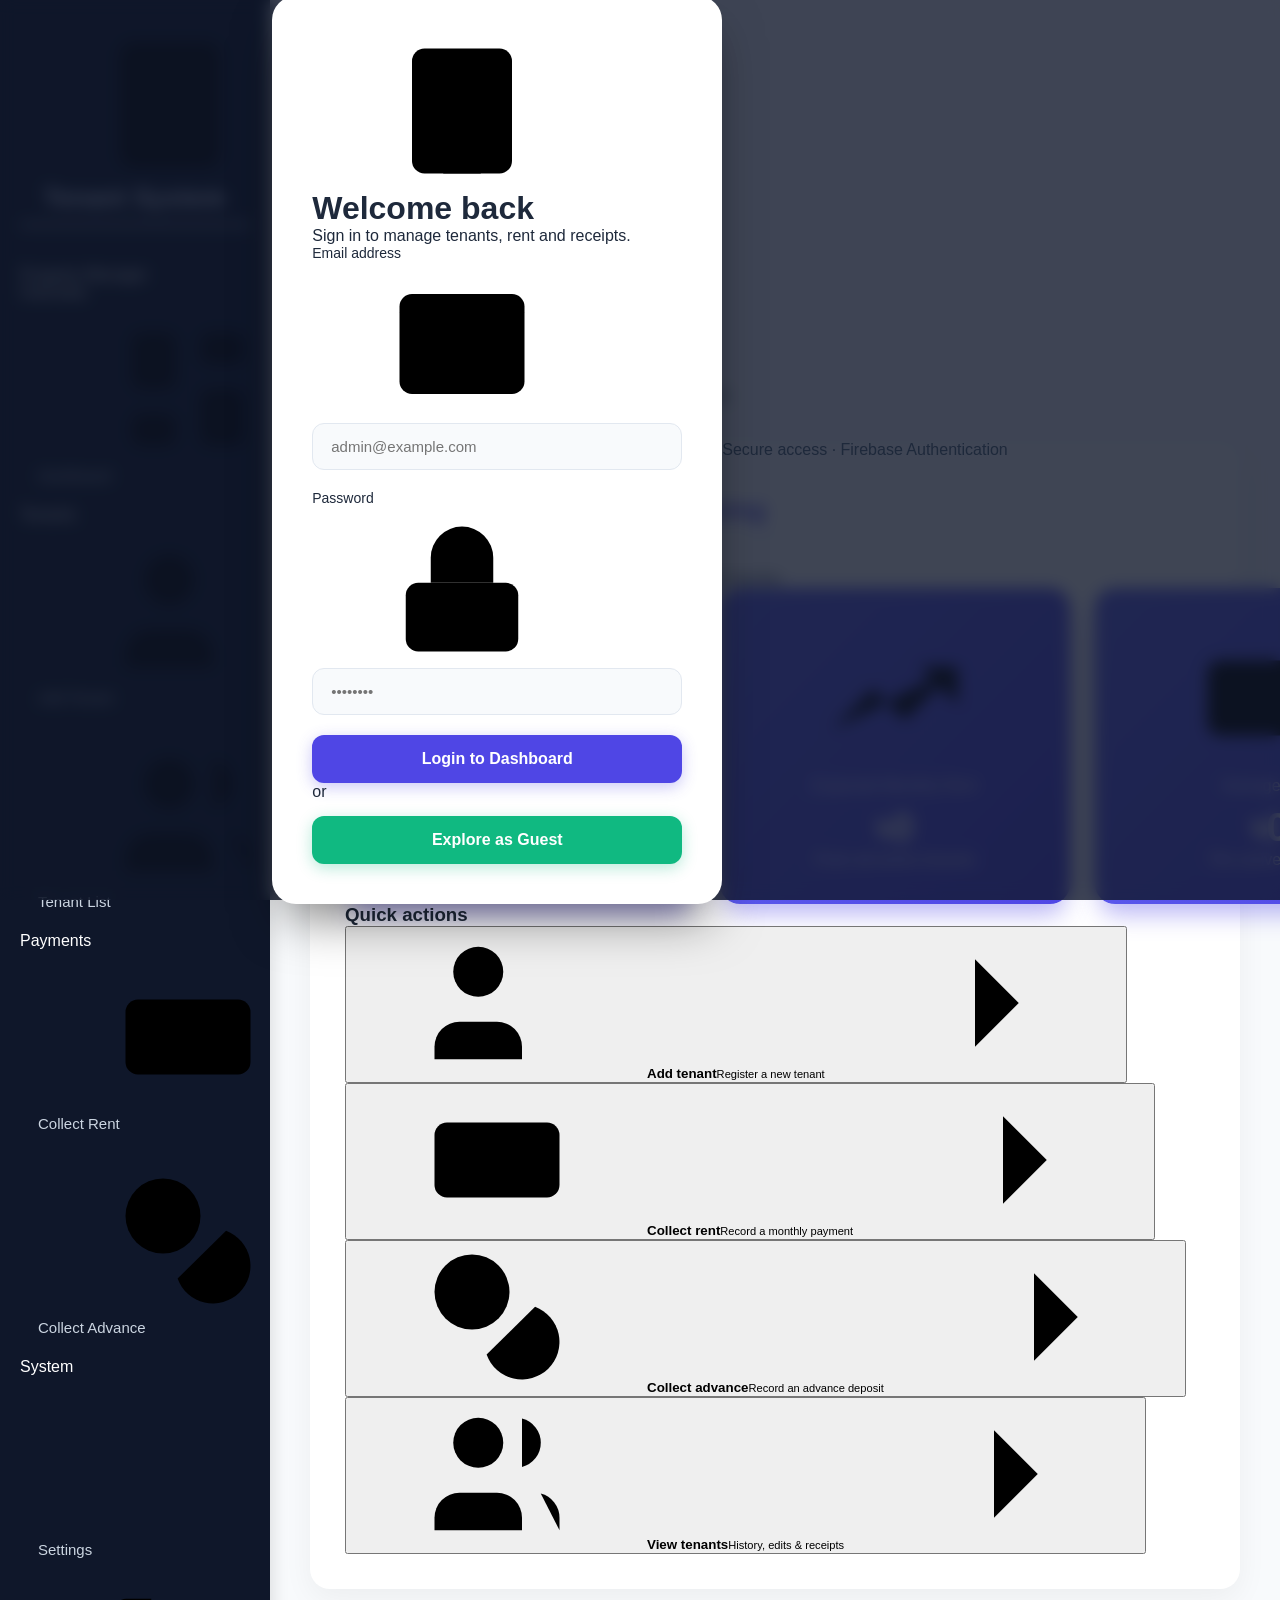
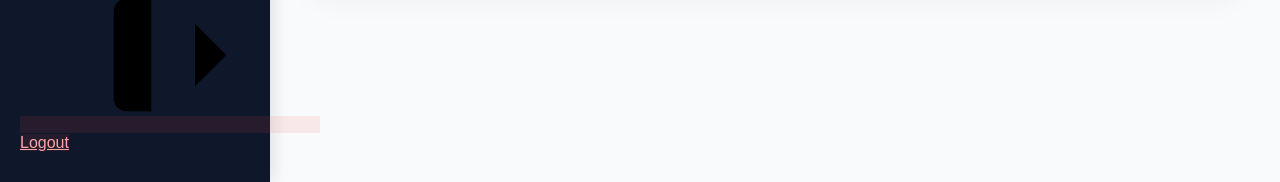
==== commit 72ffc015: "Polished UI" ====
--- a/index.html
+++ b/index.html
@@ -3,176 +3,337 @@
 <head>
     <meta charset="UTF-8">
     <meta name="viewport" content="width=device-width, initial-scale=1.0">
+    <meta name="theme-color" content="#0b1020">
     <title>Tenant Management System</title>
-    <link href="https://fonts.googleapis.com/css2?family=Poppins:wght@300;400;500;600;700&display=swap" rel="stylesheet">
+    <link rel="preconnect" href="https://fonts.googleapis.com">
+    <link rel="preconnect" href="https://fonts.gstatic.com" crossorigin>
+    <link href="https://fonts.googleapis.com/css2?family=Plus+Jakarta+Sans:wght@400;500;600;700;800&display=swap" rel="stylesheet">
     <link rel="stylesheet" href="style.css">
 </head>
 <body>
+    <!-- ================= Icon sprite ================= -->
+    <svg xmlns="http://www.w3.org/2000/svg" style="display:none">
+        <symbol id="i-dashboard" viewBox="0 0 24 24"><rect x="3" y="3" width="7" height="9" rx="1.5"/><rect x="14" y="3" width="7" height="5" rx="1.5"/><rect x="14" y="12" width="7" height="9" rx="1.5"/><rect x="3" y="16" width="7" height="5" rx="1.5"/></symbol>
+        <symbol id="i-user-plus" viewBox="0 0 24 24"><path d="M16 21v-2a4 4 0 0 0-4-4H6a4 4 0 0 0-4 4v2"/><circle cx="9" cy="7" r="4"/><line x1="19" y1="8" x2="19" y2="14"/><line x1="22" y1="11" x2="16" y2="11"/></symbol>
+        <symbol id="i-users" viewBox="0 0 24 24"><path d="M16 21v-2a4 4 0 0 0-4-4H6a4 4 0 0 0-4 4v2"/><circle cx="9" cy="7" r="4"/><path d="M22 21v-2a4 4 0 0 0-3-3.87"/><path d="M16 3.13a4 4 0 0 1 0 7.75"/></symbol>
+        <symbol id="i-cash" viewBox="0 0 24 24"><rect x="2" y="6" width="20" height="12" rx="2"/><circle cx="12" cy="12" r="2.5"/><path d="M6 12h.01M18 12h.01"/></symbol>
+        <symbol id="i-coins" viewBox="0 0 24 24"><circle cx="8" cy="8" r="6"/><path d="M18.09 10.37A6 6 0 1 1 10.34 18"/><path d="M7 6h1v4"/><path d="m16.71 13.88.7.71-2.82 2.82"/></symbol>
+        <symbol id="i-sliders" viewBox="0 0 24 24"><line x1="4" y1="21" x2="4" y2="14"/><line x1="4" y1="10" x2="4" y2="3"/><line x1="12" y1="21" x2="12" y2="12"/><line x1="12" y1="8" x2="12" y2="3"/><line x1="20" y1="21" x2="20" y2="16"/><line x1="20" y1="12" x2="20" y2="3"/><line x1="1" y1="14" x2="7" y2="14"/><line x1="9" y1="8" x2="15" y2="8"/><line x1="17" y1="16" x2="23" y2="16"/></symbol>
+        <symbol id="i-logout" viewBox="0 0 24 24"><path d="M9 21H5a2 2 0 0 1-2-2V5a2 2 0 0 1 2-2h4"/><polyline points="16 17 21 12 16 7"/><line x1="21" y1="12" x2="9" y2="12"/></symbol>
+        <symbol id="i-building" viewBox="0 0 24 24"><rect x="4" y="2" width="16" height="20" rx="2"/><path d="M9 22v-4h6v4"/><path d="M8 6h.01M12 6h.01M16 6h.01M8 10h.01M12 10h.01M16 10h.01M8 14h.01M12 14h.01M16 14h.01"/></symbol>
+        <symbol id="i-search" viewBox="0 0 24 24"><circle cx="11" cy="11" r="8"/><line x1="21" y1="21" x2="16.65" y2="16.65"/></symbol>
+        <symbol id="i-menu" viewBox="0 0 24 24"><line x1="3" y1="6" x2="21" y2="6"/><line x1="3" y1="12" x2="21" y2="12"/><line x1="3" y1="18" x2="21" y2="18"/></symbol>
+        <symbol id="i-trend" viewBox="0 0 24 24"><polyline points="22 7 13.5 15.5 8.5 10.5 2 17"/><polyline points="16 7 22 7 22 13"/></symbol>
+        <symbol id="i-calendar" viewBox="0 0 24 24"><rect x="3" y="4" width="18" height="18" rx="2"/><line x1="16" y1="2" x2="16" y2="6"/><line x1="8" y1="2" x2="8" y2="6"/><line x1="3" y1="10" x2="21" y2="10"/></symbol>
+        <symbol id="i-mail" viewBox="0 0 24 24"><rect x="2" y="4" width="20" height="16" rx="2"/><path d="m22 7-10 6L2 7"/></symbol>
+        <symbol id="i-lock" viewBox="0 0 24 24"><rect x="3" y="11" width="18" height="11" rx="2"/><path d="M7 11V7a5 5 0 0 1 10 0v4"/></symbol>
+        <symbol id="i-arrow" viewBox="0 0 24 24"><line x1="5" y1="12" x2="19" y2="12"/><polyline points="12 5 19 12 12 19"/></symbol>
+        <symbol id="i-flame" viewBox="0 0 24 24"><path d="M8.5 14.5A2.5 2.5 0 0 0 11 12c0-1.38-.5-2-1-3-1.07-2.14-.22-4.05 2-6 .5 2.5 2 4.9 4 6.5 2 1.6 3 3.5 3 5.5a7 7 0 1 1-14 0c0-1.15.43-2.29 1-3a2.5 2.5 0 0 0 2.5 2.5z"/></symbol>
+    </svg>
+
+    <!-- ================= Animated background ================= -->
+    <div class="bg-scene" aria-hidden="true">
+        <span class="blob blob-1"></span>
+        <span class="blob blob-2"></span>
+        <span class="blob blob-3"></span>
+        <span class="blob blob-4"></span>
+        <div class="bg-grid"></div>
+        <div class="bg-noise"></div>
+    </div>
+
+    <!-- ================= Login ================= -->
     <div id="login-screen" class="login-overlay">
-        <div class="login-box">
-            <h2>Admin Login</h2>
+        <div class="login-box glass">
+            <div class="login-brand">
+                <div class="brand-mark"><svg class="ico"><use href="#i-building"/></svg></div>
+                <h1>Welcome back</h1>
+                <p>Sign in to manage tenants, rent and receipts.</p>
+            </div>
             <form id="login-form">
                 <div class="form-group">
-                    <label>Email Address:</label>
-                    <input type="email" id="login-email" required>
+                    <label for="login-email">Email address</label>
+                    <div class="input-icon">
+                        <svg class="ico"><use href="#i-mail"/></svg>
+                        <input type="email" id="login-email" placeholder="admin@example.com" autocomplete="username" required>
+                    </div>
                 </div>
                 <div class="form-group">
-                    <label>Password:</label>
-                    <input type="password" id="login-password" required>
-                </div>
-                <button type="submit">Login to Dashboard</button>
-                <p id="login-error" style="color: red; display: none; margin-top: 15px;">Vul Email ba Password!</p>
-                <!-- Guest Button Add kora hoyeche -->
-                <button type="button" id="btn-guest-login">Explore as Guest</button>
+                    <label for="login-password">Password</label>
+                    <div class="input-icon">
+                        <svg class="ico"><use href="#i-lock"/></svg>
+                        <input type="password" id="login-password" placeholder="••••••••" autocomplete="current-password" required>
+                    </div>
+                </div>
+                <p id="login-error" class="form-error" style="display: none;">Invalid email or password. Please try again.</p>
+                <button type="submit" class="btn btn-primary">Login to Dashboard</button>
+                <div class="divider-text"><span>or</span></div>
+                <button type="button" id="btn-guest-login" class="btn btn-ghost">Explore as Guest</button>
             </form>
         </div>
-    </div>
-
-    <div class="sidebar">
-        <h2>Tenant System</h2>
-        <ul>
-            <li><a href="#" id="link-dashboard">Dashboard</a></li>
-            <li><a href="#" id="link-add-tenant">Add Tenant</a></li>
-            <li><a href="#" id="link-tenant-list">Tenant List</a></li>
-            <li><a href="#" id="link-collect-rent">Collect Rent</a></li>
-            <li><a href="#" id="link-collect-advance">Collect Advance</a></li> 
-            <li><a href="#" id="link-settings">Settings</a></li>
-            <li style="margin-top: 50px;"><a href="#" id="btn-logout" style="color: #ff4d4d; font-weight: bold;">Logout</a></li>
+        <p class="login-foot">Secure access · Firebase Authentication</p>
+    </div>
+
+    <!-- ================= Sidebar ================= -->
+    <aside class="sidebar glass">
+        <div class="sidebar-brand">
+            <div class="brand-mark sm"><svg class="ico"><use href="#i-building"/></svg></div>
+            <div>
+                <h2>Tenant System</h2>
+                <span class="brand-sub" id="brand-property">Property Manager</span>
+            </div>
+        </div>
+
+        <p class="nav-label">Overview</p>
+        <ul class="nav">
+            <li><a href="#" id="link-dashboard" class="nav-link nav-active" data-title="Dashboard"><svg class="ico"><use href="#i-dashboard"/></svg><span>Dashboard</span></a></li>
         </ul>
-    </div>
-
-    <div class="main-content">
+
+        <p class="nav-label">Tenants</p>
+        <ul class="nav">
+            <li><a href="#" id="link-add-tenant" class="nav-link" data-title="Add Tenant"><svg class="ico"><use href="#i-user-plus"/></svg><span>Add Tenant</span></a></li>
+            <li><a href="#" id="link-tenant-list" class="nav-link" data-title="Tenant List"><svg class="ico"><use href="#i-users"/></svg><span>Tenant List</span></a></li>
+        </ul>
+
+        <p class="nav-label">Payments</p>
+        <ul class="nav">
+            <li><a href="#" id="link-collect-rent" class="nav-link" data-title="Collect Rent"><svg class="ico"><use href="#i-cash"/></svg><span>Collect Rent</span></a></li>
+            <li><a href="#" id="link-collect-advance" class="nav-link" data-title="Collect Advance"><svg class="ico"><use href="#i-coins"/></svg><span>Collect Advance</span></a></li>
+        </ul>
+
+        <p class="nav-label">System</p>
+        <ul class="nav">
+            <li><a href="#" id="link-settings" class="nav-link" data-title="Settings"><svg class="ico"><use href="#i-sliders"/></svg><span>Settings</span></a></li>
+        </ul>
+
+        <div class="sidebar-foot">
+            <a href="#" id="btn-logout" class="nav-link logout"><svg class="ico"><use href="#i-logout"/></svg><span>Logout</span></a>
+        </div>
+    </aside>
+    <div class="sidebar-scrim" id="sidebar-scrim"></div>
+
+    <!-- ================= Main ================= -->
+    <main class="main-content">
+        <header class="topbar">
+            <button class="icon-btn menu-toggle" id="menu-toggle" aria-label="Open menu"><svg class="ico"><use href="#i-menu"/></svg></button>
+            <div class="topbar-title">
+                <p class="crumb">Tenant System</p>
+                <h1 id="page-title">Dashboard</h1>
+            </div>
+            <div class="topbar-right">
+                <div class="chip date-chip"><svg class="ico"><use href="#i-calendar"/></svg><span id="today-date"></span></div>
+                <div class="user-chip">
+                    <div class="avatar" id="user-avatar">A</div>
+                    <div class="user-meta">
+                        <strong id="user-role">Admin</strong>
+                        <span id="user-mode">Full access</span>
+                    </div>
+                </div>
+            </div>
+        </header>
+
         <!-- Dashboard -->
         <section id="sec-dashboard" class="active">
-            <h2>Dashboard</h2>
+            <div class="hero glass">
+                <div>
+                    <p class="eyebrow" id="greeting">Good day</p>
+                    <h2>Here's how your property is doing</h2>
+                    <p class="muted">Live overview of active tenants and expected monthly income.</p>
+                </div>
+                <div class="hero-art" aria-hidden="true">
+                    <span></span><span></span><span></span>
+                </div>
+            </div>
+
             <div class="dashboard-cards">
-                <div class="card">
-                    <h3>Total Tenants</h3>
+                <div class="card stat glass" style="--accent: var(--c-violet);">
+                    <div class="stat-icon"><svg class="ico"><use href="#i-users"/></svg></div>
+                    <h3>Active Tenants</h3>
                     <p id="total-tenants">0</p>
-                </div>
-                <div class="card">
-                    <h3>Expected Total Rent</h3>
-                    <p>৳ <span id="total-rent">0</span></p>
-                </div>
+                    <span class="stat-foot">Currently occupying units</span>
+                </div>
+                <div class="card stat glass" style="--accent: var(--c-teal);">
+                    <div class="stat-icon"><svg class="ico"><use href="#i-trend"/></svg></div>
+                    <h3>Expected Monthly Rent</h3>
+                    <p><span class="cur">৳</span><span id="total-rent">0</span></p>
+                    <span class="stat-foot">From all active tenants</span>
+                </div>
+                <div class="card stat glass" style="--accent: var(--c-pink);">
+                    <div class="stat-icon"><svg class="ico"><use href="#i-cash"/></svg></div>
+                    <h3>Average Rent</h3>
+                    <p><span class="cur">৳</span><span id="avg-rent">0</span></p>
+                    <span class="stat-foot">Per active tenant</span>
+                </div>
+            </div>
+
+            <h3 class="block-title">Quick actions</h3>
+            <div class="quick-actions">
+                <button type="button" class="qa glass" data-go="link-add-tenant"><span class="qa-icon"><svg class="ico"><use href="#i-user-plus"/></svg></span><span><strong>Add tenant</strong><small>Register a new tenant</small></span><svg class="ico qa-arrow"><use href="#i-arrow"/></svg></button>
+                <button type="button" class="qa glass" data-go="link-collect-rent"><span class="qa-icon"><svg class="ico"><use href="#i-cash"/></svg></span><span><strong>Collect rent</strong><small>Record a monthly payment</small></span><svg class="ico qa-arrow"><use href="#i-arrow"/></svg></button>
+                <button type="button" class="qa glass" data-go="link-collect-advance"><span class="qa-icon"><svg class="ico"><use href="#i-coins"/></svg></span><span><strong>Collect advance</strong><small>Record an advance deposit</small></span><svg class="ico qa-arrow"><use href="#i-arrow"/></svg></button>
+                <button type="button" class="qa glass" data-go="link-tenant-list"><span class="qa-icon"><svg class="ico"><use href="#i-users"/></svg></span><span><strong>View tenants</strong><small>History, edits &amp; receipts</small></span><svg class="ico qa-arrow"><use href="#i-arrow"/></svg></button>
             </div>
         </section>
 
         <!-- Add Tenant -->
         <section id="sec-add-tenant" class="hidden">
-            <h2>Add New Tenant</h2>
-            <form id="tenant-form">
-                <div class="form-group"><label>Tenant Name:</label><input type="text" id="tenant-name" required></div>
-                <div class="form-group"><label>Phone Number:</label><input type="text" id="tenant-phone" required></div>
-                <div class="form-group"><label>NID Number:</label><input type="text" id="tenant-nid"></div>
-                <div class="form-group"><label>Monthly Rent (৳):</label><input type="number" id="tenant-rent" required></div>
-                <div class="form-group"><label>Meter Number:</label><input type="text" id="tenant-meter"></div>
-                <button type="submit">Register Tenant</button>
-            </form>
+            <div class="panel glass">
+                <div class="section-head">
+                    <h2>Add New Tenant</h2>
+                    <p class="muted">Fill in the tenant's details. Fields marked * are required.</p>
+                </div>
+                <form id="tenant-form" class="form-grid">
+                    <div class="form-group"><label for="tenant-name">Tenant name *</label><input type="text" id="tenant-name" placeholder="Full name" required></div>
+                    <div class="form-group"><label for="tenant-phone">Phone number *</label><input type="text" id="tenant-phone" placeholder="01XXXXXXXXX" required></div>
+                    <div class="form-group"><label for="tenant-email">Email <span class="opt">(optional)</span></label><input type="email" id="tenant-email" placeholder="name@example.com"></div>
+                    <div class="form-group"><label for="tenant-nid">NID number</label><input type="text" id="tenant-nid" placeholder="National ID"></div>
+                    <div class="form-group"><label for="tenant-rent">Monthly rent (৳) *</label><input type="number" id="tenant-rent" placeholder="0" required></div>
+                    <div class="form-group"><label for="tenant-meter">Meter number</label><input type="text" id="tenant-meter" placeholder="Prepaid meter no."></div>
+                    <div class="form-actions"><button type="submit" class="btn btn-primary">Register Tenant</button></div>
+                </form>
+            </div>
         </section>
 
         <!-- Tenant List -->
         <section id="sec-tenant-list" class="hidden">
-            <h2>Tenant List</h2>
-            <div class="search-container"><input type="text" id="search-tenant" placeholder="Search by Name, Phone, or NID..."></div>
-            <table class="tenant-table">
-                <thead><tr><th>Name & Meter</th><th>Phone</th><th>NID</th><th>Rent (৳)</th><th>Action</th></tr></thead>
-                <tbody id="tenant-table-body"></tbody>
-            </table>
+            <div class="panel glass">
+                <div class="section-head row">
+                    <div>
+                        <h2>Tenant List</h2>
+                        <p class="muted">Search, view history, edit or change a tenant's status.</p>
+                    </div>
+                    <div class="search-container">
+                        <svg class="ico"><use href="#i-search"/></svg>
+                        <input type="text" id="search-tenant" placeholder="Search by name, phone or NID…">
+                    </div>
+                </div>
+                <div class="table-wrap">
+                    <table class="tenant-table">
+                        <thead><tr><th>Name &amp; Meter</th><th>Contact Info</th><th>NID</th><th>Rent (৳)</th><th>Action</th></tr></thead>
+                        <tbody id="tenant-table-body"></tbody>
+                    </table>
+                </div>
+            </div>
         </section>
 
         <!-- Collect Rent -->
         <section id="sec-collect-rent" class="hidden">
-            <h2>Collect Rent</h2>
-            <form id="rent-form">
-                <div class="form-group">
-                    <label>Select Tenant:</label>
-                    <select id="select-tenant" required><option value="">-- Select Tenant --</option></select>
-                </div>
-                <div class="form-group"><label>Rent Month:</label><input type="month" id="rent-month" required></div>
-                <div class="form-group"><label>Paid Amount (৳):</label><input type="number" id="paid-amount" required></div>
-                <div class="form-group"><label>Due Amount (৳):</label><input type="number" id="due-amount" value="0" required></div>
-                <div class="form-group" style="display: flex; align-items: center; gap: 10px; margin-top: 15px;">
-                    <input type="checkbox" id="include-gas-bill" checked style="width: auto;">
-                    <label for="include-gas-bill" style="margin: 0; cursor: pointer;">Include Gas Bill (৳ 1080)</label>
-                </div>
-                <button type="submit" style="margin-top: 15px;">Save Rent Record</button>
-            </form>
-        </section>
-
-        <!-- Collect Advance (Updated with Due) -->
+            <div class="panel glass">
+                <div class="section-head">
+                    <h2>Collect Rent</h2>
+                    <p class="muted">Record a monthly rent payment. An invoice number is generated automatically.</p>
+                </div>
+                <form id="rent-form" class="form-grid">
+                    <div class="form-group span-2">
+                        <label for="select-tenant">Select tenant *</label>
+                        <select id="select-tenant" required><option value="">-- Select Tenant --</option></select>
+                    </div>
+                    <div class="form-group"><label for="rent-month">Rent month *</label><input type="month" id="rent-month" required></div>
+                    <div class="form-group"><label for="paid-amount">Paid amount (৳) *</label><input type="number" id="paid-amount" placeholder="0" required></div>
+                    <div class="form-group"><label for="due-amount">Due amount (৳)</label><input type="number" id="due-amount" value="0" required></div>
+                    <div class="form-group">
+                        <label>Utilities</label>
+                        <label class="switch-row" for="include-gas-bill">
+                            <input type="checkbox" id="include-gas-bill" checked>
+                            <span class="switch"></span>
+                            <span class="switch-text"><svg class="ico"><use href="#i-flame"/></svg> Include gas bill <strong>৳ 1080</strong></span>
+                        </label>
+                    </div>
+                    <div class="form-actions"><button type="submit" class="btn btn-primary">Save Rent Record</button></div>
+                </form>
+            </div>
+        </section>
+
+        <!-- Collect Advance -->
         <section id="sec-collect-advance" class="hidden">
-            <h2>Collect Advance</h2>
-            <form id="advance-form">
-                <div class="form-group">
-                    <label>Select Tenant:</label>
-                    <select id="select-advance-tenant" required><option value="">-- Select Tenant --</option></select>
-                </div>
-                <div class="form-group"><label>Paid Advance Amount (৳):</label><input type="number" id="advance-amount" required></div>
-                <!-- Notun Due Option in Advance -->
-                <div class="form-group"><label>Advance Due (৳):</label><input type="number" id="advance-due" value="0" required></div>
-                <button type="submit">Save Advance Record</button>
-            </form>
+            <div class="panel glass">
+                <div class="section-head">
+                    <h2>Collect Advance</h2>
+                    <p class="muted">Record an advance / security deposit from a tenant.</p>
+                </div>
+                <form id="advance-form" class="form-grid">
+                    <div class="form-group span-2">
+                        <label for="select-advance-tenant">Select tenant *</label>
+                        <select id="select-advance-tenant" required><option value="">-- Select Tenant --</option></select>
+                    </div>
+                    <div class="form-group"><label for="advance-amount">Paid advance amount (৳) *</label><input type="number" id="advance-amount" placeholder="0" required></div>
+                    <div class="form-group"><label for="advance-due">Advance due (৳)</label><input type="number" id="advance-due" value="0" required></div>
+                    <div class="form-actions"><button type="submit" class="btn btn-primary">Save Advance Record</button></div>
+                </form>
+            </div>
         </section>
 
         <!-- Settings -->
         <section id="sec-settings" class="hidden">
-            <h2>System Settings</h2>
-            <form id="settings-form">
-                <div class="form-group"><label>Property / House Name (For Invoice):</label><input type="text" id="setting-property-name" placeholder="E.g., Shiraji Villa" required></div>
-                <button type="submit">Save Settings</button>
-            </form>
-        </section>
-    </div>
-
-    <!-- Modals -->
+            <div class="panel glass narrow">
+                <div class="section-head">
+                    <h2>System Settings</h2>
+                    <p class="muted">This name is printed at the top of every invoice.</p>
+                </div>
+                <form id="settings-form">
+                    <div class="form-group"><label for="setting-property-name">Property / house name</label><input type="text" id="setting-property-name" placeholder="E.g., Shiraji Villa" required></div>
+                    <button type="submit" class="btn btn-primary">Save Settings</button>
+                </form>
+            </div>
+        </section>
+    </main>
+
+    <!-- ================= Modals ================= -->
     <div id="history-modal" class="modal hidden">
-        <div class="modal-content">
-            <span class="close-btn" id="close-modal">&times;</span>
-            <h2>Rent History: <span id="modal-tenant-name"></span></h2>
-            <table class="tenant-table">
-                <thead><tr><th>Invoice No</th><th>Month</th><th>Paid</th><th>Due</th><th>Date</th><th>Action</th></tr></thead>
-                <tbody id="history-table-body"></tbody>
-            </table>
-        </div>
-    </div>
-
-    <!-- Due Payment Modal -->
+        <div class="modal-content glass wide">
+            <span class="close-btn" id="close-modal" role="button" aria-label="Close">&times;</span>
+            <h2>Payment History: <span id="modal-tenant-name"></span></h2>
+            <div class="table-wrap">
+                <table class="tenant-table">
+                    <thead><tr><th>Invoice No</th><th>Month</th><th>Paid</th><th>Due</th><th>Date</th><th>Action</th></tr></thead>
+                    <tbody id="history-table-body"></tbody>
+                </table>
+            </div>
+        </div>
+    </div>
+
     <div id="due-modal" class="modal hidden">
-        <div class="modal-content" style="max-width: 400px;">
-            <span class="close-btn" id="close-due-modal">&times;</span>
+        <div class="modal-content glass" style="max-width: 420px;">
+            <span class="close-btn" id="close-due-modal" role="button" aria-label="Close">&times;</span>
             <h2>Pay Due Amount</h2>
             <form id="due-form">
                 <input type="hidden" id="due-record-id">
                 <input type="hidden" id="due-record-type">
                 <input type="hidden" id="due-current-paid">
                 <input type="hidden" id="due-current-due">
-                <p style="margin-bottom: 15px; font-weight: bold; color: var(--danger);">Current Due: ৳<span id="current-due-display">0</span></p>
+                <div class="due-callout">
+                    <span>Current due</span>
+                    <strong>৳ <span id="current-due-display">0</span></strong>
+                </div>
                 <div class="form-group">
-                    <label>Paying Amount (৳):</label>
+                    <label for="pay-due-amount">Paying amount (৳)</label>
                     <input type="number" id="pay-due-amount" required>
                 </div>
-                <button type="submit">Update Payment</button>
+                <button type="submit" class="btn btn-primary">Update Payment</button>
             </form>
         </div>
     </div>
 
     <div id="edit-modal" class="modal hidden">
-        <div class="modal-content">
-            <span class="close-btn" id="close-edit-modal">&times;</span>
+        <div class="modal-content glass">
+            <span class="close-btn" id="close-edit-modal" role="button" aria-label="Close">&times;</span>
             <h2>Edit Tenant Info</h2>
-            <form id="edit-tenant-form">
+            <form id="edit-tenant-form" class="form-grid">
                 <input type="hidden" id="edit-tenant-id">
-                <div class="form-group"><label>Tenant Name:</label><input type="text" id="edit-tenant-name" required></div>
-                <div class="form-group"><label>Phone Number:</label><input type="text" id="edit-tenant-phone" required></div>
-                <div class="form-group"><label>NID Number:</label><input type="text" id="edit-tenant-nid"></div>
-                <div class="form-group"><label>Monthly Rent (৳):</label><input type="number" id="edit-tenant-rent" required></div>
-                <div class="form-group"><label>Meter Number:</label><input type="text" id="edit-tenant-meter"></div>
-                <button type="submit">Update Tenant Info</button>
+                <div class="form-group"><label for="edit-tenant-name">Tenant name *</label><input type="text" id="edit-tenant-name" required></div>
+                <div class="form-group"><label for="edit-tenant-phone">Phone number *</label><input type="text" id="edit-tenant-phone" required></div>
+                <div class="form-group"><label for="edit-tenant-email">Email <span class="opt">(optional)</span></label><input type="email" id="edit-tenant-email"></div>
+                <div class="form-group"><label for="edit-tenant-nid">NID number</label><input type="text" id="edit-tenant-nid"></div>
+                <div class="form-group"><label for="edit-tenant-rent">Monthly rent (৳) *</label><input type="number" id="edit-tenant-rent" required></div>
+                <div class="form-group"><label for="edit-tenant-meter">Meter number</label><input type="text" id="edit-tenant-meter"></div>
+                <div class="form-actions"><button type="submit" class="btn btn-primary">Update Tenant Info</button></div>
             </form>
         </div>
     </div>
 
-    <!-- Thermal Printable Invoice -->
+    <!-- Toasts -->
+    <div class="toast-stack" id="toast-stack" aria-live="polite"></div>
+
+    <!-- ================= Thermal Printable Invoice (unchanged layout) ================= -->
     <div id="printable-invoice" class="hidden-print">
         <div class="pos-receipt">
             <div class="pos-header">
@@ -207,7 +368,8 @@
             </div>
         </div>
     </div>
-    
+
+    <script src="ui.js"></script>
     <script type="module" src="app.js"></script>
 </body>
 </html>
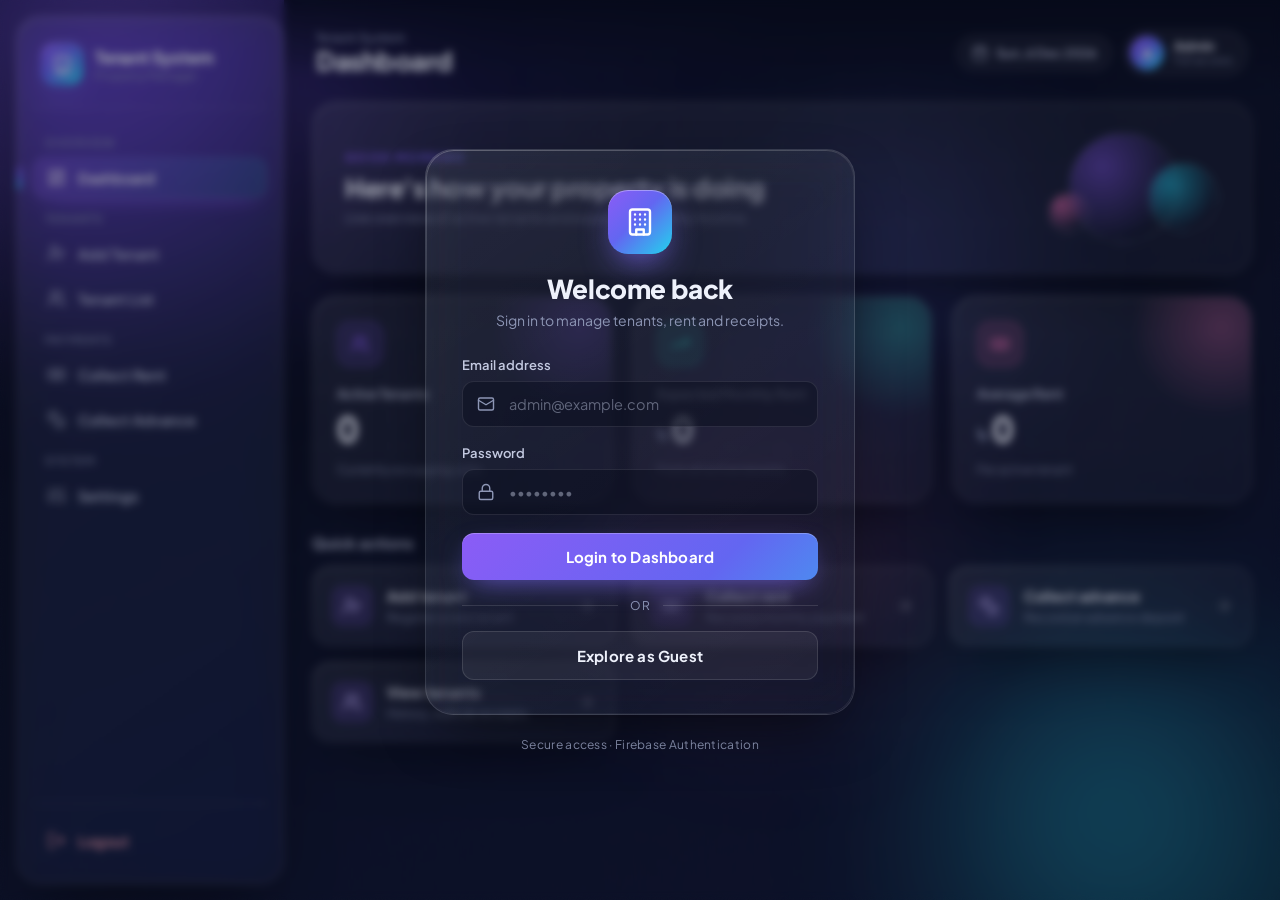
==== commit 142b9086: "Add files via upload" ====
--- a/index.html
+++ b/index.html
@@ -2,7 +2,7 @@
 <html lang="en">
 <head>
     <meta charset="UTF-8">
-    <meta name="viewport" content="width=device-width, initial-scale=1.0">
+    <meta name="viewport" content="width=device-width, initial-scale=1.0, viewport-fit=cover">
     <meta name="theme-color" content="#0b1020">
     <title>Tenant Management System</title>
     <link rel="preconnect" href="https://fonts.googleapis.com">
@@ -128,6 +128,7 @@
                         <span id="user-mode">Full access</span>
                     </div>
                 </div>
+                <button type="button" class="icon-btn mobile-logout" id="mobile-logout" aria-label="Logout" title="Logout"><svg class="ico"><use href="#i-logout"/></svg></button>
             </div>
         </header>
 
--- a/style.css
+++ b/style.css
@@ -1,314 +1,775 @@
-/* =========================================
-   Modern Premium UI Theme for Shiraji Villa
-========================================== */
+/* =====================================================
+   Tenant Management System — Glass Aurora Theme
+   ===================================================== */
 :root {
-    --primary-color: #4f46e5; /* Modern Indigo */
-    --primary-hover: #4338ca;
-    --sidebar-bg: #0f172a; /* Deep Slate */
-    --bg-color: #f8fafc;
-    --card-bg: #ffffff;
-    --text-main: #1e293b;
-    --text-muted: #64748b;
-    --border-color: #e2e8f0;
-    --success: #10b981;
-    --danger: #ef4444;
-    --warning: #f59e0b;
-}
-
-* {
-    margin: 0;
-    padding: 0;
-    box-sizing: border-box;
-    font-family: 'Poppins', sans-serif;
-}
+    color-scheme: dark;
+
+    /* Palette */
+    --bg: #070b1a;
+    --bg-2: #0d1330;
+    --c-violet: #8b5cf6;
+    --c-indigo: #6366f1;
+    --c-teal: #2dd4bf;
+    --c-cyan: #22d3ee;
+    --c-pink: #f472b6;
+    --c-amber: #fbbf24;
+
+    --primary: #7c6cf6;
+    --primary-2: #22d3ee;
+    --grad-primary: linear-gradient(135deg, #8b5cf6 0%, #6366f1 45%, #22d3ee 100%);
+
+    --text: #eef1fb;
+    --text-2: #c3c9e0;
+    --muted: #8d96b5;
+
+    --success: #34d399;
+    --danger: #fb7185;
+    --warning: #fbbf24;
+    --info: #60a5fa;
+
+    /* Glass */
+    --glass-bg: rgba(255, 255, 255, 0.055);
+    --glass-bg-strong: rgba(255, 255, 255, 0.09);
+    --glass-border: rgba(255, 255, 255, 0.12);
+    --glass-highlight: rgba(255, 255, 255, 0.22);
+    --glass-blur: 22px;
+    --shadow-lg: 0 24px 60px -20px rgba(0, 0, 0, 0.65);
+    --shadow-md: 0 12px 32px -14px rgba(0, 0, 0, 0.6);
+
+    --radius-xl: 24px;
+    --radius-lg: 18px;
+    --radius-md: 12px;
+    --radius-sm: 9px;
+
+    --sidebar-w: 268px;
+    --ease: cubic-bezier(.22, 1, .36, 1);
+}
+
+*, *::before, *::after { margin: 0; padding: 0; box-sizing: border-box; }
+
+html, body { height: 100%; }
 
 body {
-    background-color: var(--bg-color);
-    color: var(--text-main);
+    font-family: 'Plus Jakarta Sans', system-ui, -apple-system, 'Segoe UI', sans-serif;
+    background: var(--bg);
+    color: var(--text);
     display: flex;
     min-height: 100vh;
+    min-height: 100dvh;
+    -webkit-font-smoothing: antialiased;
+    overflow-x: hidden;
 }
 
 .hidden { display: none !important; }
-.active { display: block !important; }
-
-/* --- Sidebar --- */
+section.active { display: block !important; }
+
+.ico {
+    width: 20px; height: 20px;
+    fill: none; stroke: currentColor;
+    stroke-width: 1.9; stroke-linecap: round; stroke-linejoin: round;
+    flex-shrink: 0;
+}
+
+::selection { background: rgba(139, 92, 246, .45); color: #fff; }
+
+/* Scrollbar */
+::-webkit-scrollbar { width: 10px; height: 10px; }
+::-webkit-scrollbar-track { background: transparent; }
+::-webkit-scrollbar-thumb { background: rgba(255,255,255,.12); border-radius: 20px; border: 2px solid transparent; background-clip: padding-box; }
+::-webkit-scrollbar-thumb:hover { background: rgba(255,255,255,.22); background-clip: padding-box; }
+
+/* =====================================================
+   Animated background
+   ===================================================== */
+.bg-scene {
+    position: fixed; inset: 0;
+    z-index: -1;
+    overflow: hidden;
+    background:
+        radial-gradient(1200px 800px at 10% -10%, #1b1650 0%, transparent 60%),
+        radial-gradient(1000px 700px at 110% 110%, #062a3a 0%, transparent 60%),
+        linear-gradient(160deg, var(--bg) 0%, var(--bg-2) 100%);
+}
+
+.blob {
+    position: absolute;
+    border-radius: 50%;
+    filter: blur(80px);
+    opacity: .55;
+    will-change: transform;
+}
+.blob-1 { width: 520px; height: 520px; background: radial-gradient(circle at 30% 30%, #8b5cf6, transparent 70%); top: -120px; left: -80px; animation: float1 26s var(--ease) infinite alternate; }
+.blob-2 { width: 460px; height: 460px; background: radial-gradient(circle at 50% 50%, #22d3ee, transparent 70%); bottom: -140px; right: -60px; animation: float2 30s var(--ease) infinite alternate; }
+.blob-3 { width: 380px; height: 380px; background: radial-gradient(circle at 50% 50%, #f472b6, transparent 70%); top: 40%; left: 45%; opacity: .32; animation: float3 34s var(--ease) infinite alternate; }
+.blob-4 { width: 340px; height: 340px; background: radial-gradient(circle at 50% 50%, #6366f1, transparent 70%); top: 10%; right: 18%; opacity: .4; animation: float4 28s var(--ease) infinite alternate; }
+
+@keyframes float1 { 0% { transform: translate(0,0) scale(1); } 50% { transform: translate(28vw, 18vh) scale(1.15); } 100% { transform: translate(8vw, 48vh) scale(.95); } }
+@keyframes float2 { 0% { transform: translate(0,0) scale(1); } 50% { transform: translate(-30vw, -20vh) scale(1.2); } 100% { transform: translate(-12vw, -50vh) scale(.9); } }
+@keyframes float3 { 0% { transform: translate(0,0) scale(.9); } 50% { transform: translate(-25vw, -25vh) scale(1.15); } 100% { transform: translate(15vw, 10vh) scale(1); } }
+@keyframes float4 { 0% { transform: translate(0,0) scale(1); } 50% { transform: translate(-15vw, 35vh) scale(.85); } 100% { transform: translate(10vw, 15vh) scale(1.1); } }
+
+.bg-grid {
+    position: absolute; inset: -2px;
+    background-image:
+        linear-gradient(rgba(255,255,255,.035) 1px, transparent 1px),
+        linear-gradient(90deg, rgba(255,255,255,.035) 1px, transparent 1px);
+    background-size: 56px 56px;
+    mask-image: radial-gradient(ellipse 80% 70% at 50% 40%, #000 30%, transparent 85%);
+    -webkit-mask-image: radial-gradient(ellipse 80% 70% at 50% 40%, #000 30%, transparent 85%);
+    animation: gridDrift 60s linear infinite;
+}
+@keyframes gridDrift { to { background-position: 56px 56px, 56px 56px; } }
+
+.bg-noise {
+    position: absolute; inset: 0;
+    opacity: .06;
+    background-image: url("data:image/svg+xml,%3Csvg xmlns='http://www.w3.org/2000/svg' width='160' height='160'%3E%3Cfilter id='n'%3E%3CfeTurbulence type='fractalNoise' baseFrequency='.85' numOctaves='3' stitchTiles='stitch'/%3E%3C/filter%3E%3Crect width='100%25' height='100%25' filter='url(%23n)'/%3E%3C/svg%3E");
+}
+
+/* =====================================================
+   Glass primitive
+   ===================================================== */
+.glass {
+    position: relative;
+    background: linear-gradient(145deg, rgba(255,255,255,.085), rgba(255,255,255,.03));
+    border: 1px solid var(--glass-border);
+    backdrop-filter: blur(var(--glass-blur)) saturate(150%);
+    -webkit-backdrop-filter: blur(var(--glass-blur)) saturate(150%);
+    box-shadow: var(--shadow-lg), inset 0 1px 0 rgba(255,255,255,.08);
+}
+/* subtle top light edge */
+.glass::before {
+    content: "";
+    position: absolute; inset: 0;
+    border-radius: inherit;
+    padding: 1px;
+    background: linear-gradient(160deg, var(--glass-highlight), transparent 35%, transparent 70%, rgba(255,255,255,.08));
+    -webkit-mask: linear-gradient(#000 0 0) content-box, linear-gradient(#000 0 0);
+    -webkit-mask-composite: xor;
+            mask-composite: exclude;
+    pointer-events: none;
+}
+
+/* =====================================================
+   Buttons
+   ===================================================== */
+.btn, button[type="submit"] {
+    position: relative;
+    display: inline-flex; align-items: center; justify-content: center; gap: 8px;
+    width: 100%;
+    padding: 14px 22px;
+    border: none;
+    border-radius: var(--radius-md);
+    font: inherit; font-size: 15px; font-weight: 700; letter-spacing: .2px;
+    color: #fff;
+    cursor: pointer;
+    overflow: hidden;
+    transition: transform .25s var(--ease), box-shadow .25s var(--ease), background .25s, filter .25s;
+}
+.btn-primary, button[type="submit"] {
+    background: var(--grad-primary);
+    background-size: 160% 160%;
+    box-shadow: 0 10px 28px -10px rgba(124, 108, 246, .8), inset 0 1px 0 rgba(255,255,255,.25);
+    animation: gradShift 8s ease infinite;
+}
+@keyframes gradShift { 0%,100% { background-position: 0% 50%; } 50% { background-position: 100% 50%; } }
+
+.btn-primary::after, button[type="submit"]::after {
+    content: "";
+    position: absolute; top: 0; left: -120%;
+    width: 60%; height: 100%;
+    background: linear-gradient(110deg, transparent, rgba(255,255,255,.35), transparent);
+    transform: skewX(-20deg);
+    transition: left .7s var(--ease);
+}
+.btn-primary:hover, button[type="submit"]:hover {
+    transform: translateY(-2px);
+    box-shadow: 0 16px 34px -10px rgba(124, 108, 246, .9), inset 0 1px 0 rgba(255,255,255,.3);
+}
+.btn-primary:hover::after, button[type="submit"]:hover::after { left: 140%; }
+.btn:active, button[type="submit"]:active { transform: translateY(0) scale(.98); }
+
+.btn-ghost {
+    background: rgba(255,255,255,.06);
+    border: 1px solid var(--glass-border);
+    color: var(--text);
+}
+.btn-ghost:hover { background: rgba(255,255,255,.12); transform: translateY(-2px); }
+
+.icon-btn {
+    display: inline-grid; place-items: center;
+    width: 42px; height: 42px;
+    border-radius: 12px;
+    border: 1px solid var(--glass-border);
+    background: var(--glass-bg);
+    color: var(--text);
+    cursor: pointer;
+    transition: background .2s;
+}
+.icon-btn:hover { background: var(--glass-bg-strong); }
+
+/* =====================================================
+   Login
+   ===================================================== */
+.login-overlay {
+    position: fixed; inset: 0;
+    z-index: 9999;
+    display: flex; flex-direction: column;
+    align-items: center; justify-content: center;
+    padding: 24px;
+    background: rgba(7, 11, 26, .35);
+    backdrop-filter: blur(4px);
+    -webkit-backdrop-filter: blur(4px);
+}
+.login-box {
+    width: 100%; max-width: 430px;
+    padding: 40px 36px 34px;
+    border-radius: 28px;
+    animation: popIn .7s var(--ease) both;
+}
+.login-brand { text-align: center; margin-bottom: 28px; }
+.login-brand h1 { font-size: 26px; font-weight: 800; letter-spacing: -.4px; margin-top: 18px; }
+.login-brand p { color: var(--muted); font-size: 14px; margin-top: 6px; }
+.login-foot { margin-top: 22px; color: var(--muted); font-size: 12px; letter-spacing: .3px; animation: fadeIn 1s .4s both; }
+.hidden-login { display: none !important; }
+
+.brand-mark {
+    width: 64px; height: 64px;
+    margin: 0 auto;
+    display: grid; place-items: center;
+    border-radius: 20px;
+    background: var(--grad-primary);
+    box-shadow: 0 14px 34px -10px rgba(124,108,246,.9), inset 0 1px 0 rgba(255,255,255,.35);
+    color: #fff;
+    animation: pulseGlow 4s ease-in-out infinite;
+}
+.brand-mark .ico { width: 30px; height: 30px; }
+.brand-mark.sm { width: 42px; height: 42px; border-radius: 13px; margin: 0; }
+.brand-mark.sm .ico { width: 21px; height: 21px; }
+@keyframes pulseGlow {
+    0%,100% { box-shadow: 0 14px 34px -10px rgba(124,108,246,.9), inset 0 1px 0 rgba(255,255,255,.35); }
+    50% { box-shadow: 0 14px 44px -6px rgba(34,211,238,.75), inset 0 1px 0 rgba(255,255,255,.35); }
+}
+
+.divider-text { display: flex; align-items: center; gap: 12px; margin: 18px 0; color: var(--muted); font-size: 12px; text-transform: uppercase; letter-spacing: 1px; }
+.divider-text::before, .divider-text::after { content: ""; flex: 1; height: 1px; background: var(--glass-border); }
+
+.form-error {
+    margin: -4px 0 16px;
+    padding: 10px 14px;
+    border-radius: var(--radius-sm);
+    background: rgba(251, 113, 133, .12);
+    border: 1px solid rgba(251, 113, 133, .35);
+    color: #fecdd3;
+    font-size: 13px; font-weight: 600;
+    animation: shake .4s ease;
+}
+@keyframes shake { 20%,60% { transform: translateX(-6px); } 40%,80% { transform: translateX(6px); } }
+
+/* =====================================================
+   Sidebar
+   ===================================================== */
 .sidebar {
-    width: 270px;
-    background-color: var(--sidebar-bg);
-    color: white;
-    padding: 30px 20px;
-    display: flex;
-    flex-direction: column;
-    box-shadow: 4px 0 15px rgba(0,0,0,0.1);
-    transition: all 0.3s ease;
-}
-
-.sidebar h2 {
-    font-size: 24px;
-    font-weight: 700;
-    margin-bottom: 40px;
-    text-align: center;
-    color: #e0e7ff;
-    letter-spacing: 1px;
-}
-
-.sidebar ul { list-style: none; }
-.sidebar ul li { margin-bottom: 10px; }
-
-.sidebar ul li a {
-    color: #cbd5e1;
+    position: sticky; top: 16px;
+    width: var(--sidebar-w);
+    height: calc(100vh - 32px);
+    height: calc(100dvh - 32px);
+    margin: 16px 0 16px 16px;
+    padding: 22px 16px;
+    border-radius: var(--radius-xl);
+    display: flex; flex-direction: column;
+    overflow-y: auto;
+    z-index: 50;
+    animation: slideInLeft .7s var(--ease) both;
+}
+.sidebar-brand { display: flex; align-items: center; gap: 12px; padding: 4px 8px 22px; border-bottom: 1px solid var(--glass-border); margin-bottom: 14px; }
+.sidebar-brand h2 { font-size: 17px; font-weight: 800; letter-spacing: -.2px; }
+.brand-sub { display: block; font-size: 12px; color: var(--muted); max-width: 160px; white-space: nowrap; overflow: hidden; text-overflow: ellipsis; }
+
+.nav-label { font-size: 11px; font-weight: 700; text-transform: uppercase; letter-spacing: 1.2px; color: var(--muted); padding: 14px 12px 8px; opacity: .8; }
+.nav { list-style: none; display: grid; gap: 4px; }
+
+.nav-link {
+    position: relative;
+    display: flex; align-items: center; gap: 12px;
+    padding: 11px 14px;
+    border-radius: var(--radius-md);
+    color: var(--text-2);
     text-decoration: none;
-    font-size: 15px;
-    display: block;
-    padding: 12px 18px;
-    border-radius: 10px;
-    transition: all 0.3s ease;
-    font-weight: 500;
-}
-
-.sidebar ul li a:hover {
-    background-color: rgba(255,255,255,0.1);
-    color: white;
-    transform: translateX(8px);
-}
-
-#btn-logout { color: #fca5a5; background-color: rgba(239, 68, 68, 0.1); }
-#btn-logout:hover { background-color: #ef4444; color: white; }
-
-/* --- Main Content --- */
+    font-size: 14.5px; font-weight: 600;
+    transition: color .25s, background .25s, transform .25s var(--ease);
+}
+.nav-link .ico { width: 19px; height: 19px; opacity: .85; transition: transform .3s var(--ease); }
+.nav-link:hover { color: #fff; background: rgba(255,255,255,.06); }
+.nav-link:hover .ico { transform: scale(1.12); }
+
+.nav-link.nav-active {
+    color: #fff;
+    background: linear-gradient(90deg, rgba(139,92,246,.32), rgba(34,211,238,.12));
+    box-shadow: inset 0 0 0 1px rgba(255,255,255,.1), 0 8px 22px -12px rgba(139,92,246,.9);
+}
+.nav-link.nav-active::before {
+    content: "";
+    position: absolute; left: -16px; top: 50%;
+    width: 4px; height: 22px;
+    transform: translateY(-50%);
+    border-radius: 0 4px 4px 0;
+    background: var(--grad-primary);
+    box-shadow: 0 0 14px rgba(139,92,246,.9);
+}
+
+.sidebar-foot { margin-top: auto; padding-top: 16px; border-top: 1px solid var(--glass-border); }
+.nav-link.logout { color: #fda4af; }
+.nav-link.logout:hover { color: #fff; background: rgba(251,113,133,.18); }
+
+.sidebar-scrim { display: none; }
+
+/* =====================================================
+   Main / topbar
+   ===================================================== */
 .main-content {
     flex: 1;
-    padding: 40px;
+    min-width: 0;
+    padding: 16px 28px 40px;
     overflow-y: auto;
-}
-
-section {
-    background: var(--card-bg);
-    padding: 35px;
-    border-radius: 20px;
-    box-shadow: 0 10px 30px rgba(0,0,0,0.05);
-    animation: slideUp 0.5s ease-out forwards;
-    opacity: 0;
-    transform: translateY(20px);
-}
-
-@keyframes slideUp {
-    to { opacity: 1; transform: translateY(0); }
-}
-
-h2 {
-    font-size: 26px;
-    color: var(--primary-color);
-    margin-bottom: 30px;
-    border-bottom: 2px solid #e0e7ff;
-    padding-bottom: 12px;
-}
-
-/* --- Dashboard Cards --- */
+    height: 100vh;
+    height: 100dvh;
+}
+
+.topbar {
+    position: sticky; top: 0;
+    z-index: 20;
+    display: flex; align-items: center; gap: 16px;
+    padding: 14px 4px 18px;
+    margin-bottom: 8px;
+    animation: fadeDown .7s var(--ease) both;
+}
+.topbar::before {
+    content: ""; position: absolute; inset: -16px -28px 0;
+    background: linear-gradient(180deg, rgba(7,11,26,.85), rgba(7,11,26,0));
+    backdrop-filter: blur(6px); -webkit-backdrop-filter: blur(6px);
+    z-index: -1;
+    mask-image: linear-gradient(180deg, #000 60%, transparent);
+    -webkit-mask-image: linear-gradient(180deg, #000 60%, transparent);
+}
+.menu-toggle, .mobile-logout { display: none; }
+.mobile-logout { color: #fda4af; }
+.mobile-logout:hover { background: rgba(251,113,133,.2); color: #fff; }
+.topbar-title .crumb { font-size: 12px; color: var(--muted); font-weight: 600; letter-spacing: .4px; }
+.topbar-title h1 { font-size: 26px; font-weight: 800; letter-spacing: -.5px; line-height: 1.2; }
+.topbar-right { margin-left: auto; display: flex; align-items: center; gap: 12px; }
+
+.chip {
+    display: inline-flex; align-items: center; gap: 8px;
+    padding: 9px 14px;
+    border-radius: 999px;
+    background: var(--glass-bg);
+    border: 1px solid var(--glass-border);
+    color: var(--text-2);
+    font-size: 13px; font-weight: 600;
+    backdrop-filter: blur(12px); -webkit-backdrop-filter: blur(12px);
+}
+.chip .ico { width: 16px; height: 16px; }
+
+.user-chip {
+    display: flex; align-items: center; gap: 10px;
+    padding: 5px 14px 5px 5px;
+    border-radius: 999px;
+    background: var(--glass-bg);
+    border: 1px solid var(--glass-border);
+    backdrop-filter: blur(12px); -webkit-backdrop-filter: blur(12px);
+}
+.avatar {
+    width: 34px; height: 34px;
+    border-radius: 50%;
+    display: grid; place-items: center;
+    background: var(--grad-primary);
+    font-weight: 800; font-size: 14px;
+}
+.user-meta { display: flex; flex-direction: column; line-height: 1.15; }
+.user-meta strong { font-size: 13px; }
+.user-meta span { font-size: 11px; color: var(--muted); }
+body[data-mode="guest"] .avatar { background: linear-gradient(135deg, #f59e0b, #f472b6); }
+
+/* =====================================================
+   Sections & panels
+   ===================================================== */
+section { animation: sectionIn .6s var(--ease) both; }
+@keyframes sectionIn { from { opacity: 0; transform: translateY(18px) scale(.99); filter: blur(4px); } to { opacity: 1; transform: none; filter: none; } }
+
+.panel { padding: 30px; border-radius: var(--radius-xl); }
+.panel.narrow { max-width: 620px; }
+
+.section-head { margin-bottom: 26px; }
+.section-head.row { display: flex; align-items: flex-end; justify-content: space-between; gap: 20px; flex-wrap: wrap; }
+.section-head h2 { font-size: 22px; font-weight: 800; letter-spacing: -.3px; }
+.muted { color: var(--muted); font-size: 14px; margin-top: 4px; }
+.eyebrow { font-size: 12px; font-weight: 700; text-transform: uppercase; letter-spacing: 1.4px; background: var(--grad-primary); -webkit-background-clip: text; background-clip: text; color: transparent; }
+
+/* Hero */
+.hero {
+    display: flex; align-items: center; justify-content: space-between; gap: 20px;
+    padding: 30px 32px;
+    border-radius: var(--radius-xl);
+    margin-bottom: 22px;
+    overflow: hidden;
+}
+.hero h2 { font-size: 26px; font-weight: 800; letter-spacing: -.5px; margin: 6px 0 2px; }
+.hero-art { position: relative; width: 180px; height: 110px; flex-shrink: 0; }
+.hero-art span { position: absolute; border-radius: 50%; border: 1px solid rgba(255,255,255,.18); }
+.hero-art span:nth-child(1) { width: 110px; height: 110px; right: 40px; top: 0; background: radial-gradient(circle at 30% 30%, rgba(139,92,246,.55), transparent 70%); animation: orbit 9s linear infinite; }
+.hero-art span:nth-child(2) { width: 70px; height: 70px; right: 0; top: 30px; background: radial-gradient(circle at 30% 30%, rgba(34,211,238,.6), transparent 70%); animation: orbit 7s linear infinite reverse; }
+.hero-art span:nth-child(3) { width: 40px; height: 40px; right: 130px; top: 60px; background: radial-gradient(circle at 30% 30%, rgba(244,114,182,.65), transparent 70%); animation: bob 4s ease-in-out infinite; }
+@keyframes orbit { from { transform: rotate(0deg) translateX(6px) rotate(0deg); } to { transform: rotate(360deg) translateX(6px) rotate(-360deg); } }
+@keyframes bob { 0%,100% { transform: translateY(0); } 50% { transform: translateY(-10px); } }
+
+/* Stat cards */
 .dashboard-cards {
-    display: flex;
-    gap: 25px;
-}
-
-.card {
-    flex: 1;
-    background: linear-gradient(135deg, #6366f1, #4f46e5);
-    color: white;
-    padding: 35px 25px;
-    border-radius: 20px;
-    text-align: center;
-    box-shadow: 0 15px 25px -5px rgba(79, 70, 229, 0.4);
-    transition: transform 0.3s ease, box-shadow 0.3s ease;
-}
-
-.card:hover {
-    transform: translateY(-8px);
-    box-shadow: 0 20px 30px -5px rgba(79, 70, 229, 0.5);
-}
-
-.card h3 { font-size: 16px; font-weight: 500; opacity: 0.9; margin-bottom: 10px; }
-.card p { font-size: 40px; font-weight: 700; }
-
-/* --- Forms & Inputs --- */
-.form-group { margin-bottom: 20px; }
-.form-group label {
-    display: block;
-    margin-bottom: 8px;
-    font-weight: 500;
-    color: var(--text-main);
-    font-size: 14px;
-}
+    display: grid;
+    grid-template-columns: repeat(auto-fit, minmax(230px, 1fr));
+    gap: 20px;
+}
+.card.stat {
+    padding: 24px;
+    border-radius: var(--radius-xl);
+    overflow: hidden;
+    transition: transform .4s var(--ease), box-shadow .4s var(--ease);
+    animation: riseIn .7s var(--ease) both;
+}
+.dashboard-cards .card:nth-child(2) { animation-delay: .08s; }
+.dashboard-cards .card:nth-child(3) { animation-delay: .16s; }
+.card.stat::after {
+    content: "";
+    position: absolute; right: -60px; top: -60px;
+    width: 180px; height: 180px;
+    border-radius: 50%;
+    background: radial-gradient(circle, var(--accent), transparent 70%);
+    opacity: .35;
+    transition: transform .6s var(--ease), opacity .4s;
+}
+.card.stat:hover { transform: translateY(-6px); box-shadow: 0 30px 60px -24px rgba(0,0,0,.75), 0 0 0 1px rgba(255,255,255,.08); }
+.card.stat:hover::after { transform: scale(1.35); opacity: .55; }
+.stat-icon {
+    width: 46px; height: 46px;
+    display: grid; place-items: center;
+    border-radius: 14px;
+    color: var(--accent);
+    background: color-mix(in srgb, var(--accent) 16%, transparent);
+    border: 1px solid color-mix(in srgb, var(--accent) 35%, transparent);
+    margin-bottom: 18px;
+}
+.card.stat h3 { font-size: 13.5px; font-weight: 600; color: var(--text-2); }
+.card.stat p { font-size: 36px; font-weight: 800; letter-spacing: -1px; margin: 4px 0 6px; font-variant-numeric: tabular-nums; }
+.card.stat .cur { font-size: 26px; font-weight: 700; color: var(--muted); margin-right: 6px; }
+.stat-foot { font-size: 12px; color: var(--muted); }
+
+/* Quick actions */
+.block-title { font-size: 15px; font-weight: 700; color: var(--text-2); margin: 30px 0 14px; }
+.quick-actions { display: grid; grid-template-columns: repeat(auto-fit, minmax(240px, 1fr)); gap: 16px; }
+.qa {
+    display: flex; align-items: center; gap: 14px;
+    padding: 18px;
+    border-radius: var(--radius-lg);
+    color: var(--text);
+    font: inherit; text-align: left;
+    cursor: pointer;
+    transition: transform .35s var(--ease), background .3s;
+    animation: riseIn .7s var(--ease) both;
+}
+.qa:nth-child(2) { animation-delay: .06s; } .qa:nth-child(3) { animation-delay: .12s; } .qa:nth-child(4) { animation-delay: .18s; }
+.qa:hover { transform: translateY(-4px); background: linear-gradient(145deg, rgba(255,255,255,.12), rgba(255,255,255,.04)); }
+.qa-icon { width: 42px; height: 42px; display: grid; place-items: center; border-radius: 12px; background: rgba(139,92,246,.18); color: #c4b5fd; flex-shrink: 0; }
+.qa strong { display: block; font-size: 14.5px; }
+.qa small { color: var(--muted); font-size: 12.5px; }
+.qa-arrow { margin-left: auto; opacity: .4; transition: transform .35s var(--ease), opacity .3s; }
+.qa:hover .qa-arrow { transform: translateX(4px); opacity: 1; }
+
+/* =====================================================
+   Forms
+   ===================================================== */
+.form-grid { display: grid; grid-template-columns: repeat(2, minmax(0, 1fr)); gap: 0 20px; }
+.form-grid .span-2, .form-grid .form-actions { grid-column: 1 / -1; }
+.form-actions { margin-top: 6px; }
+.form-actions .btn, .form-actions button[type="submit"] { width: auto; min-width: 220px; }
+
+.form-group { margin-bottom: 18px; }
+.form-group > label { display: block; margin-bottom: 8px; font-size: 13px; font-weight: 600; color: var(--text-2); }
+.opt { color: var(--muted); font-weight: 500; }
 
 input, select {
     width: 100%;
-    padding: 14px 18px;
-    border: 1px solid var(--border-color);
-    border-radius: 12px;
-    font-size: 15px;
-    transition: all 0.3s ease;
-    background-color: #f8fafc;
-}
-
+    padding: 13px 16px;
+    border-radius: var(--radius-md);
+    border: 1px solid rgba(255,255,255,.1);
+    background: rgba(8, 12, 30, .45);
+    color: var(--text);
+    font: inherit; font-size: 14.5px;
+    transition: border-color .25s, box-shadow .25s, background .25s;
+}
+input::placeholder { color: rgba(195, 201, 224, .45); }
+input:hover, select:hover { border-color: rgba(255,255,255,.2); }
 input:focus, select:focus {
     outline: none;
-    border-color: var(--primary-color);
-    background-color: white;
-    box-shadow: 0 0 0 4px rgba(79, 70, 229, 0.15);
-}
-
-button[type="submit"], #btn-guest-login {
-    background-color: var(--primary-color);
-    color: white;
-    padding: 15px 20px;
-    border: none;
-    border-radius: 12px;
-    width: 100%;
-    font-size: 16px;
-    font-weight: 600;
+    border-color: rgba(139, 92, 246, .8);
+    background: rgba(8, 12, 30, .65);
+    box-shadow: 0 0 0 4px rgba(139, 92, 246, .18), 0 0 24px -6px rgba(34, 211, 238, .45);
+}
+select { appearance: none; -webkit-appearance: none; cursor: pointer; padding-right: 42px;
+    background-image: url("data:image/svg+xml,%3Csvg xmlns='http://www.w3.org/2000/svg' width='20' height='20' viewBox='0 0 24 24' fill='none' stroke='%23c3c9e0' stroke-width='2' stroke-linecap='round' stroke-linejoin='round'%3E%3Cpolyline points='6 9 12 15 18 9'/%3E%3C/svg%3E");
+    background-repeat: no-repeat; background-position: right 14px center; }
+select option { background: #121836; color: var(--text); }
+input[type="number"]::-webkit-inner-spin-button { opacity: .4; }
+
+.input-icon { position: relative; }
+.input-icon .ico { position: absolute; left: 15px; top: 50%; transform: translateY(-50%); width: 18px; height: 18px; color: var(--muted); pointer-events: none; transition: color .25s; }
+.input-icon input { padding-left: 46px; }
+.input-icon:focus-within .ico { color: #c4b5fd; }
+
+/* Toggle switch */
+.switch-row {
+    display: flex; align-items: center; gap: 12px;
+    padding: 11px 14px;
+    border-radius: var(--radius-md);
+    border: 1px solid rgba(255,255,255,.1);
+    background: rgba(8, 12, 30, .45);
     cursor: pointer;
-    transition: all 0.3s ease;
-    box-shadow: 0 4px 15px rgba(79, 70, 229, 0.3);
-}
-
-button[type="submit"]:hover, #btn-guest-login:hover {
-    background-color: var(--primary-hover);
-    transform: translateY(-3px);
-    box-shadow: 0 8px 20px rgba(79, 70, 229, 0.4);
-}
-
-#btn-guest-login {
-    background-color: var(--success);
-    margin-top: 15px;
-    box-shadow: 0 4px 15px rgba(16, 185, 129, 0.3);
-}
-#btn-guest-login:hover {
-    background-color: #059669;
-    box-shadow: 0 8px 20px rgba(16, 185, 129, 0.4);
-}
-
-/* --- Tables --- */
-.search-container { margin-bottom: 25px; display: flex; justify-content: flex-end; }
-#search-tenant { max-width: 350px; border-radius: 30px; padding: 12px 25px; }
-
-.tenant-table {
-    width: 100%;
-    border-collapse: separate;
-    border-spacing: 0;
-    margin-top: 10px;
-}
-
-.tenant-table th, .tenant-table td {
-    padding: 18px 15px;
-    text-align: left;
-    border-bottom: 1px solid var(--border-color);
-}
-
+    user-select: none;
+}
+.form-group > label.switch-row { display: flex; margin-bottom: 0; font-size: inherit; }
+.switch-row input { position: absolute; opacity: 0; width: 0; height: 0; }
+.switch { position: relative; display: block; width: 44px; height: 24px; border-radius: 999px; background: rgba(255,255,255,.15); transition: background .3s; flex-shrink: 0; }
+.switch::after { content: ""; position: absolute; top: 3px; left: 3px; width: 18px; height: 18px; border-radius: 50%; background: #fff; box-shadow: 0 2px 6px rgba(0,0,0,.4); transition: transform .35s var(--ease); }
+.switch-row input:checked + .switch { background: var(--grad-primary); }
+.switch-row input:checked + .switch::after { transform: translateX(20px); }
+.switch-row input:focus-visible + .switch { box-shadow: 0 0 0 4px rgba(139,92,246,.3); }
+.switch-text { display: flex; align-items: center; gap: 6px; font-size: 14px; color: var(--text-2); }
+.switch-text .ico { width: 17px; height: 17px; color: var(--c-amber); }
+.switch-text strong { color: var(--text); }
+
+/* =====================================================
+   Tables
+   ===================================================== */
+.search-container { position: relative; width: 100%; max-width: 340px; }
+.search-container .ico { position: absolute; left: 16px; top: 50%; transform: translateY(-50%); width: 18px; height: 18px; color: var(--muted); pointer-events: none; }
+#search-tenant { padding-left: 46px; border-radius: 999px; }
+
+.table-wrap { overflow-x: auto; border-radius: var(--radius-lg); border: 1px solid var(--glass-border); background: rgba(8, 12, 30, .25); }
+.tenant-table { width: 100%; border-collapse: collapse; min-width: 720px; }
+.tenant-table th, .tenant-table td { padding: 16px 18px; text-align: left; vertical-align: middle; }
 .tenant-table th {
-    background-color: #f1f5f9;
-    color: var(--text-muted);
-    font-weight: 600;
-    font-size: 13px;
-    text-transform: uppercase;
-    letter-spacing: 0.5px;
-}
-
-.tenant-table th:first-child { border-top-left-radius: 12px; }
-.tenant-table th:last-child { border-top-right-radius: 12px; }
-
-.tenant-table tbody tr { transition: background-color 0.2s ease; }
-.tenant-table tbody tr:hover { background-color: #f8fafc; }
-
-.inactive-row { opacity: 0.6; background-color: #fafafa; }
+    font-size: 11.5px; font-weight: 700; text-transform: uppercase; letter-spacing: .9px;
+    color: var(--muted);
+    background: rgba(255,255,255,.04);
+    border-bottom: 1px solid var(--glass-border);
+}
+.tenant-table td { font-size: 14px; color: var(--text-2); border-bottom: 1px solid rgba(255,255,255,.06); }
+.tenant-table td strong { color: var(--text); font-weight: 700; }
+.tenant-table td small { color: var(--muted) !important; font-size: 12.5px; }
+.tenant-table tbody tr { transition: background .25s; animation: rowIn .5s var(--ease) both; }
+.tenant-table tbody tr:nth-child(2) { animation-delay: .04s; } .tenant-table tbody tr:nth-child(3) { animation-delay: .08s; }
+.tenant-table tbody tr:nth-child(4) { animation-delay: .12s; } .tenant-table tbody tr:nth-child(5) { animation-delay: .16s; }
+.tenant-table tbody tr:nth-child(n+6) { animation-delay: .2s; }
+.tenant-table tbody tr:last-child td { border-bottom: none; }
+.tenant-table tbody tr:hover { background: rgba(255,255,255,.045); }
+@keyframes rowIn { from { opacity: 0; transform: translateX(-8px); } to { opacity: 1; transform: none; } }
+
+.inactive-row { opacity: .55; }
+.inactive-row:hover { opacity: .85; }
 
 .status-badge {
-    padding: 5px 12px;
-    border-radius: 20px;
-    font-size: 11px;
-    font-weight: 600;
+    display: inline-flex; align-items: center; gap: 6px;
+    padding: 4px 10px;
     margin-left: 8px;
-    text-transform: uppercase;
-}
-.status-active { background-color: #d1fae5; color: #065f46; }
-.status-inactive { background-color: #fee2e2; color: #991b1b; }
-
-/* --- Table Buttons --- */
+    border-radius: 999px;
+    font-size: 10.5px; font-weight: 700; letter-spacing: .6px; text-transform: uppercase;
+    vertical-align: middle;
+}
+.status-badge::before { content: ""; width: 6px; height: 6px; border-radius: 50%; background: currentColor; box-shadow: 0 0 8px currentColor; }
+.status-active { background: rgba(52,211,153,.14); color: #6ee7b7; border: 1px solid rgba(52,211,153,.3); }
+.status-inactive { background: rgba(251,113,133,.14); color: #fda4af; border: 1px solid rgba(251,113,133,.3); }
+
+.adv-badge { display: inline-block; padding: 3px 9px; border-radius: 6px; font-size: 11px; font-weight: 800; letter-spacing: .6px; background: rgba(251,191,36,.16); color: #fcd34d; border: 1px solid rgba(251,191,36,.35); }
+.mono { font-family: ui-monospace, 'SFMono-Regular', Menlo, Consolas, monospace; font-weight: 700; color: var(--text); letter-spacing: .3px; }
+.amt-paid { color: #6ee7b7 !important; font-weight: 700; }
+.amt-due { color: #fda4af !important; font-weight: 700; }
+.amt-zero { color: var(--muted) !important; }
+
+/* Table action buttons */
 .btn-view, .btn-print, .btn-toggle-status, .btn-edit, .btn-pay-due {
-    padding: 8px 14px;
-    border: none;
-    border-radius: 8px;
-    font-size: 12px;
-    font-weight: 600;
+    padding: 7px 13px;
+    margin: 2px 4px 2px 0;
+    border-radius: 9px;
+    font: inherit; font-size: 12px; font-weight: 700;
     cursor: pointer;
-    transition: all 0.2s ease;
-    margin-right: 5px;
-    margin-bottom: 5px;
-}
-
-.btn-view { background-color: #e0e7ff; color: var(--primary-color); }
-.btn-view:hover { background-color: var(--primary-color); color: white; transform: scale(1.05); }
-
-.btn-edit { background-color: #e0f2fe; color: #0284c7; }
-.btn-edit:hover { background-color: #0ea5e9; color: white; transform: scale(1.05); }
-
-.btn-print { background-color: #dcfce7; color: var(--success); }
-.btn-print:hover { background-color: var(--success); color: white; transform: scale(1.05); }
-
-.btn-pay-due { background-color: #fef3c7; color: var(--warning); }
-.btn-pay-due:hover { background-color: var(--warning); color: white; transform: scale(1.05); }
-
-.btn-toggle-status { background-color: #fee2e2; color: var(--danger); }
-.btn-toggle-status:hover { background-color: var(--danger); color: white; transform: scale(1.05); }
-
-
-/* --- Modals --- */
-.login-overlay, .modal {
-    position: fixed;
-    top: 0; left: 0; width: 100%; height: 100%;
-    background: rgba(15, 23, 42, 0.8);
-    backdrop-filter: blur(8px);
-    display: flex;
-    justify-content: center;
-    align-items: center;
-    z-index: 9999;
-}
-
-.login-box, .modal-content {
-    background: white;
-    padding: 40px;
-    border-radius: 24px;
-    box-shadow: 0 25px 50px -12px rgba(0, 0, 0, 0.5);
-    width: 90%;
-    max-width: 450px;
-    text-align: left;
-    animation: zoomIn 0.3s ease-out;
-    position: relative;
-}
-
-.modal-content { max-width: 750px; }
-.login-box h2 { text-align: center; border: none; }
-
-@keyframes zoomIn {
-    from { opacity: 0; transform: scale(0.95); }
-    to { opacity: 1; transform: scale(1); }
-}
+    border: 1px solid transparent;
+    transition: transform .2s var(--ease), background .2s, color .2s, box-shadow .2s;
+}
+.btn-view { background: rgba(139,92,246,.16); color: #c4b5fd; border-color: rgba(139,92,246,.3); }
+.btn-edit { background: rgba(34,211,238,.13); color: #67e8f9; border-color: rgba(34,211,238,.28); }
+.btn-print { background: rgba(52,211,153,.13); color: #6ee7b7; border-color: rgba(52,211,153,.28); }
+.btn-pay-due { background: rgba(251,191,36,.14); color: #fcd34d; border-color: rgba(251,191,36,.3); }
+.btn-toggle-status { background: rgba(251,113,133,.13); color: #fda4af; border-color: rgba(251,113,133,.28); }
+.btn-view:hover { background: #8b5cf6; color: #fff; box-shadow: 0 6px 16px -6px #8b5cf6; transform: translateY(-1px); }
+.btn-edit:hover { background: #06b6d4; color: #fff; box-shadow: 0 6px 16px -6px #06b6d4; transform: translateY(-1px); }
+.btn-print:hover { background: #10b981; color: #fff; box-shadow: 0 6px 16px -6px #10b981; transform: translateY(-1px); }
+.btn-pay-due:hover { background: #f59e0b; color: #fff; box-shadow: 0 6px 16px -6px #f59e0b; transform: translateY(-1px); }
+.btn-toggle-status:hover { background: #f43f5e; color: #fff; box-shadow: 0 6px 16px -6px #f43f5e; transform: translateY(-1px); }
+button:disabled { opacity: .45 !important; cursor: not-allowed !important; transform: none !important; box-shadow: none !important; }
+
+/* =====================================================
+   Modals
+   ===================================================== */
+.modal {
+    position: fixed; inset: 0;
+    z-index: 9000;
+    display: flex; align-items: center; justify-content: center;
+    padding: 20px;
+    background: rgba(4, 7, 18, .6);
+    backdrop-filter: blur(10px); -webkit-backdrop-filter: blur(10px);
+    animation: fadeIn .3s ease both;
+}
+.modal-content {
+    width: 100%; max-width: 640px;
+    max-height: calc(100vh - 40px);
+    max-height: calc(100dvh - 40px);
+    overflow-y: auto;
+    padding: 32px;
+    border-radius: 26px;
+    background: linear-gradient(145deg, rgba(30, 36, 70, .82), rgba(14, 18, 42, .82));
+    animation: popIn .45s var(--ease) both;
+}
+.modal-content.wide { max-width: 920px; }
+.modal-content h2 { font-size: 20px; font-weight: 800; margin-bottom: 22px; padding-right: 40px; letter-spacing: -.2px; }
+.modal-content h2 span { background: var(--grad-primary); -webkit-background-clip: text; background-clip: text; color: transparent; }
 
 .close-btn {
-    position: absolute;
-    top: 20px; right: 25px;
-    font-size: 28px;
-    color: var(--text-muted);
+    position: absolute; top: 20px; right: 20px;
+    width: 36px; height: 36px;
+    display: grid; place-items: center;
+    border-radius: 50%;
+    font-size: 22px; line-height: 1;
+    color: var(--text-2);
+    background: rgba(255,255,255,.07);
+    border: 1px solid var(--glass-border);
     cursor: pointer;
-    transition: color 0.2s;
-}
-.close-btn:hover { color: var(--danger); }
-.hidden-login { display: none !important; }
-
-/* --- Thermal POS Printer Settings --- */
+    transition: transform .3s var(--ease), background .2s, color .2s;
+    z-index: 2;
+}
+.close-btn:hover { transform: rotate(90deg); background: rgba(251,113,133,.25); color: #fff; }
+
+.due-callout {
+    display: flex; align-items: center; justify-content: space-between;
+    padding: 16px 18px;
+    margin-bottom: 20px;
+    border-radius: var(--radius-md);
+    background: linear-gradient(135deg, rgba(251,113,133,.18), rgba(251,191,36,.08));
+    border: 1px solid rgba(251,113,133,.3);
+}
+.due-callout span { font-size: 13px; color: var(--text-2); font-weight: 600; }
+.due-callout strong { font-size: 22px; color: #fda4af; }
+
+/* =====================================================
+   Toasts
+   ===================================================== */
+.toast-stack { position: fixed; top: 86px; right: 20px; z-index: 10000; display: grid; gap: 10px; width: min(380px, calc(100vw - 40px)); }
+.toast {
+    display: flex; align-items: flex-start; gap: 12px;
+    padding: 14px 16px;
+    border-radius: 14px;
+    background: linear-gradient(145deg, rgba(34, 40, 78, .92), rgba(16, 20, 46, .92));
+    border: 1px solid var(--glass-border);
+    backdrop-filter: blur(16px); -webkit-backdrop-filter: blur(16px);
+    box-shadow: var(--shadow-md);
+    color: var(--text);
+    font-size: 14px; font-weight: 500; line-height: 1.45;
+    animation: toastIn .5s var(--ease) both;
+    overflow: hidden; position: relative;
+}
+.toast.out { animation: toastOut .35s ease forwards; }
+.toast-icon { width: 28px; height: 28px; border-radius: 9px; display: grid; place-items: center; flex-shrink: 0; font-weight: 800; font-size: 14px; }
+.toast-success .toast-icon { background: rgba(52,211,153,.2); color: #6ee7b7; }
+.toast-error .toast-icon { background: rgba(251,113,133,.2); color: #fda4af; }
+.toast-warning .toast-icon { background: rgba(251,191,36,.2); color: #fcd34d; }
+.toast-info .toast-icon { background: rgba(96,165,250,.2); color: #93c5fd; }
+.toast-body { flex: 1; padding-top: 3px; }
+.toast-close { background: none; border: none; color: var(--muted); cursor: pointer; font-size: 18px; line-height: 1; padding: 2px 4px; }
+.toast-close:hover { color: #fff; }
+.toast-bar { position: absolute; left: 0; bottom: 0; height: 3px; width: 100%; transform-origin: left; animation: toastBar linear forwards; }
+.toast-success .toast-bar { background: #34d399; } .toast-error .toast-bar { background: #fb7185; }
+.toast-warning .toast-bar { background: #fbbf24; } .toast-info .toast-bar { background: #60a5fa; }
+@keyframes toastIn { from { opacity: 0; transform: translateX(40px) scale(.96); } to { opacity: 1; transform: none; } }
+@keyframes toastOut { to { opacity: 0; transform: translateX(40px) scale(.96); } }
+@keyframes toastBar { from { transform: scaleX(1); } to { transform: scaleX(0); } }
+
+/* =====================================================
+   Generic keyframes
+   ===================================================== */
+@keyframes fadeIn { from { opacity: 0; } to { opacity: 1; } }
+@keyframes fadeDown { from { opacity: 0; transform: translateY(-12px); } to { opacity: 1; transform: none; } }
+@keyframes popIn { from { opacity: 0; transform: translateY(16px) scale(.96); } to { opacity: 1; transform: none; } }
+@keyframes riseIn { from { opacity: 0; transform: translateY(20px); } to { opacity: 1; transform: none; } }
+@keyframes slideInLeft { from { opacity: 0; transform: translateX(-24px); } to { opacity: 1; transform: none; } }
+
+/* =====================================================
+   Responsive
+   ===================================================== */
+@media (max-width: 1024px) {
+    .sidebar {
+        position: fixed; top: 0; left: 0;
+        height: 100vh; height: 100dvh; margin: 0;
+        padding-bottom: calc(22px + env(safe-area-inset-bottom));
+        border-radius: 0 var(--radius-xl) var(--radius-xl) 0;
+        transform: translateX(-105%);
+        transition: transform .45s var(--ease);
+        animation: none;
+        background: linear-gradient(145deg, rgba(26, 30, 64, .92), rgba(12, 16, 38, .92));
+    }
+    body.nav-open .sidebar { transform: none; }
+    .sidebar-scrim {
+        display: block;
+        position: fixed; inset: 0; z-index: 40;
+        background: rgba(4, 7, 18, .55);
+        backdrop-filter: blur(4px); -webkit-backdrop-filter: blur(4px);
+        opacity: 0; pointer-events: none;
+        transition: opacity .35s;
+    }
+    body.nav-open .sidebar-scrim { opacity: 1; pointer-events: auto; }
+    .menu-toggle, .mobile-logout { display: inline-grid; }
+    .sidebar-foot { position: sticky; bottom: 0; margin-top: auto; background: rgba(14, 18, 42, .96); padding-bottom: 4px; }
+    .main-content { padding: 12px 18px 32px; }
+}
+
+@media (max-width: 720px) {
+    .form-grid { grid-template-columns: 1fr; }
+    .form-actions .btn, .form-actions button[type="submit"] { width: 100%; }
+    .date-chip, .user-meta { display: none; }
+    .user-chip { padding: 4px; }
+    .topbar-title h1 { font-size: 21px; }
+    .hero { padding: 24px; }
+    .hero h2 { font-size: 21px; }
+    .hero-art { display: none; }
+    .panel, .modal-content { padding: 22px 18px; }
+    .search-container { max-width: none; }
+    .card.stat p { font-size: 30px; }
+    .login-box { padding: 32px 22px 26px; }
+}
+
+@media (prefers-reduced-motion: reduce) {
+    *, *::before, *::after { animation-duration: .01ms !important; animation-iteration-count: 1 !important; transition-duration: .01ms !important; }
+}
+
+/* Browsers without backdrop-filter: make glass more opaque */
+@supports not ((backdrop-filter: blur(1px)) or (-webkit-backdrop-filter: blur(1px))) {
+    .glass, .modal-content { background: rgba(20, 25, 55, .94); }
+}
+
+/* =====================================================
+   Thermal POS printer (unchanged behaviour)
+   ===================================================== */
 .hidden-print { display: none; }
 .pos-receipt {
     font-family: 'Courier New', Courier, monospace;
-    width: 300px; 
+    width: 300px;
     margin: 0 auto;
     padding: 10px;
     background-color: #fff;
@@ -331,9 +792,11 @@
 .pos-footer .software-credit { font-size: 10px; font-weight: normal; }
 
 @media print {
+    body { background: #fff !important; display: block; }
     body * { visibility: hidden; }
-    @page { margin: 0; } 
-    #printable-invoice, #printable-invoice * { visibility: visible; }
+    .bg-scene, .toast-stack, .modal, .sidebar-scrim { display: none !important; }
+    @page { margin: 0; }
+    #printable-invoice, #printable-invoice * { visibility: visible; color: #000; }
     #printable-invoice {
         display: block; position: absolute; left: 0; top: 0; width: 100%; margin: 0; padding: 0;
     }
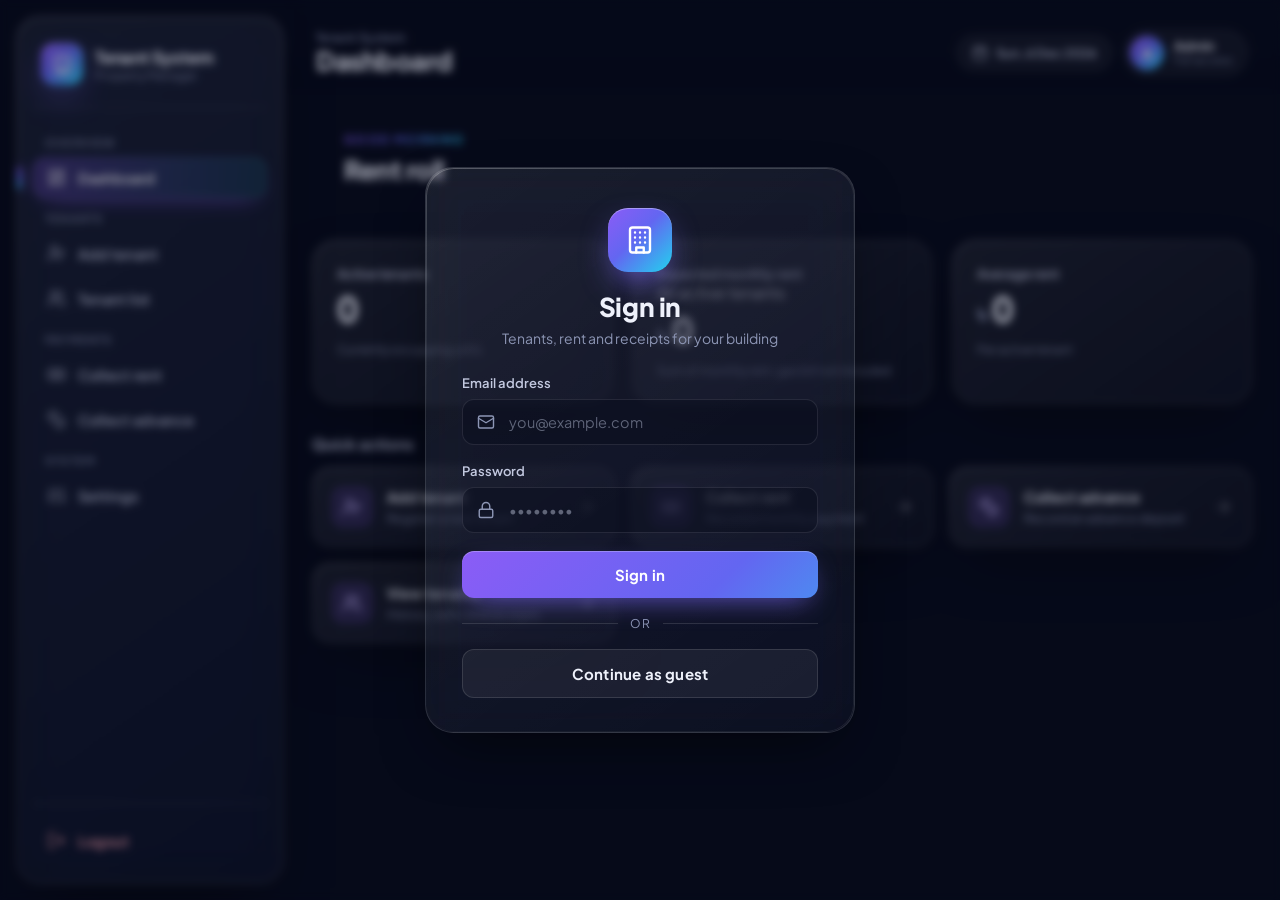
==== commit 2c18ad8c: "Update text and structure in index.html" ====
--- a/index.html
+++ b/index.html
@@ -3,11 +3,11 @@
 <head>
     <meta charset="UTF-8">
     <meta name="viewport" content="width=device-width, initial-scale=1.0, viewport-fit=cover">
-    <meta name="theme-color" content="#0b1020">
+    <meta name="theme-color" content="#111214">
     <title>Tenant Management System</title>
     <link rel="preconnect" href="https://fonts.googleapis.com">
     <link rel="preconnect" href="https://fonts.gstatic.com" crossorigin>
-    <link href="https://fonts.googleapis.com/css2?family=Plus+Jakarta+Sans:wght@400;500;600;700;800&display=swap" rel="stylesheet">
+    <link href="https://fonts.googleapis.com/css2?family=Plus+Jakarta+Sans:wght@400;500;600&family=JetBrains+Mono:wght@400;500&display=swap" rel="stylesheet">
     <link rel="stylesheet" href="style.css">
 </head>
 <body>
@@ -31,30 +31,20 @@
         <symbol id="i-flame" viewBox="0 0 24 24"><path d="M8.5 14.5A2.5 2.5 0 0 0 11 12c0-1.38-.5-2-1-3-1.07-2.14-.22-4.05 2-6 .5 2.5 2 4.9 4 6.5 2 1.6 3 3.5 3 5.5a7 7 0 1 1-14 0c0-1.15.43-2.29 1-3a2.5 2.5 0 0 0 2.5 2.5z"/></symbol>
     </svg>
 
-    <!-- ================= Animated background ================= -->
-    <div class="bg-scene" aria-hidden="true">
-        <span class="blob blob-1"></span>
-        <span class="blob blob-2"></span>
-        <span class="blob blob-3"></span>
-        <span class="blob blob-4"></span>
-        <div class="bg-grid"></div>
-        <div class="bg-noise"></div>
-    </div>
-
     <!-- ================= Login ================= -->
     <div id="login-screen" class="login-overlay">
         <div class="login-box glass">
             <div class="login-brand">
                 <div class="brand-mark"><svg class="ico"><use href="#i-building"/></svg></div>
-                <h1>Welcome back</h1>
-                <p>Sign in to manage tenants, rent and receipts.</p>
+                <h1>Sign in</h1>
+                <p>Tenants, rent and receipts for your building</p>
             </div>
             <form id="login-form">
                 <div class="form-group">
                     <label for="login-email">Email address</label>
                     <div class="input-icon">
                         <svg class="ico"><use href="#i-mail"/></svg>
-                        <input type="email" id="login-email" placeholder="admin@example.com" autocomplete="username" required>
+                        <input type="email" id="login-email" placeholder="you@example.com" autocomplete="username" required>
                     </div>
                 </div>
                 <div class="form-group">
@@ -64,13 +54,12 @@
                         <input type="password" id="login-password" placeholder="••••••••" autocomplete="current-password" required>
                     </div>
                 </div>
-                <p id="login-error" class="form-error" style="display: none;">Invalid email or password. Please try again.</p>
-                <button type="submit" class="btn btn-primary">Login to Dashboard</button>
+                <p id="login-error" class="form-error" style="display: none;">Email or password is incorrect</p>
+                <button type="submit" class="btn btn-primary">Sign in</button>
                 <div class="divider-text"><span>or</span></div>
-                <button type="button" id="btn-guest-login" class="btn btn-ghost">Explore as Guest</button>
+                <button type="button" id="btn-guest-login" class="btn btn-ghost">Continue as guest</button>
             </form>
         </div>
-        <p class="login-foot">Secure access · Firebase Authentication</p>
     </div>
 
     <!-- ================= Sidebar ================= -->
@@ -90,14 +79,14 @@
 
         <p class="nav-label">Tenants</p>
         <ul class="nav">
-            <li><a href="#" id="link-add-tenant" class="nav-link" data-title="Add Tenant"><svg class="ico"><use href="#i-user-plus"/></svg><span>Add Tenant</span></a></li>
-            <li><a href="#" id="link-tenant-list" class="nav-link" data-title="Tenant List"><svg class="ico"><use href="#i-users"/></svg><span>Tenant List</span></a></li>
+            <li><a href="#" id="link-add-tenant" class="nav-link" data-title="Add tenant"><svg class="ico"><use href="#i-user-plus"/></svg><span>Add tenant</span></a></li>
+            <li><a href="#" id="link-tenant-list" class="nav-link" data-title="Tenant list"><svg class="ico"><use href="#i-users"/></svg><span>Tenant list</span></a></li>
         </ul>
 
         <p class="nav-label">Payments</p>
         <ul class="nav">
-            <li><a href="#" id="link-collect-rent" class="nav-link" data-title="Collect Rent"><svg class="ico"><use href="#i-cash"/></svg><span>Collect Rent</span></a></li>
-            <li><a href="#" id="link-collect-advance" class="nav-link" data-title="Collect Advance"><svg class="ico"><use href="#i-coins"/></svg><span>Collect Advance</span></a></li>
+            <li><a href="#" id="link-collect-rent" class="nav-link" data-title="Collect rent"><svg class="ico"><use href="#i-cash"/></svg><span>Collect rent</span></a></li>
+            <li><a href="#" id="link-collect-advance" class="nav-link" data-title="Collect advance"><svg class="ico"><use href="#i-coins"/></svg><span>Collect advance</span></a></li>
         </ul>
 
         <p class="nav-label">System</p>
@@ -134,33 +123,31 @@
 
         <!-- Dashboard -->
         <section id="sec-dashboard" class="active">
-            <div class="hero glass">
+            <div class="hero">
                 <div>
-                    <p class="eyebrow" id="greeting">Good day</p>
-                    <h2>Here's how your property is doing</h2>
-                    <p class="muted">Live overview of active tenants and expected monthly income.</p>
-                </div>
-                <div class="hero-art" aria-hidden="true">
-                    <span></span><span></span><span></span>
+                    <p class="eyebrow" id="greeting">Overview</p>
+                    <h2>Rent roll</h2>
                 </div>
             </div>
 
             <div class="dashboard-cards">
-                <div class="card stat glass" style="--accent: var(--c-violet);">
-                    <div class="stat-icon"><svg class="ico"><use href="#i-users"/></svg></div>
-                    <h3>Active Tenants</h3>
+                <div class="card stat glass">
+                    <h3>Active tenants</h3>
                     <p id="total-tenants">0</p>
                     <span class="stat-foot">Currently occupying units</span>
                 </div>
-                <div class="card stat glass" style="--accent: var(--c-teal);">
-                    <div class="stat-icon"><svg class="ico"><use href="#i-trend"/></svg></div>
-                    <h3>Expected Monthly Rent</h3>
-                    <p><span class="cur">৳</span><span id="total-rent">0</span></p>
-                    <span class="stat-foot">From all active tenants</span>
-                </div>
-                <div class="card stat glass" style="--accent: var(--c-pink);">
-                    <div class="stat-icon"><svg class="ico"><use href="#i-cash"/></svg></div>
-                    <h3>Average Rent</h3>
+                <div class="card stat glass ledger">
+                    <div class="ledger-head">
+                        <h3>Expected monthly rent</h3>
+                        <span class="ledger-tag">All active tenants</span>
+                    </div>
+                    <div class="ledger-figure">
+                        <p><span class="cur">৳</span><span id="total-rent">0</span></p>
+                        <span class="stat-foot">Sum of monthly rent, gas bill not included</span>
+                    </div>
+                </div>
+                <div class="card stat glass">
+                    <h3>Average rent</h3>
                     <p><span class="cur">৳</span><span id="avg-rent">0</span></p>
                     <span class="stat-foot">Per active tenant</span>
                 </div>
@@ -171,16 +158,16 @@
                 <button type="button" class="qa glass" data-go="link-add-tenant"><span class="qa-icon"><svg class="ico"><use href="#i-user-plus"/></svg></span><span><strong>Add tenant</strong><small>Register a new tenant</small></span><svg class="ico qa-arrow"><use href="#i-arrow"/></svg></button>
                 <button type="button" class="qa glass" data-go="link-collect-rent"><span class="qa-icon"><svg class="ico"><use href="#i-cash"/></svg></span><span><strong>Collect rent</strong><small>Record a monthly payment</small></span><svg class="ico qa-arrow"><use href="#i-arrow"/></svg></button>
                 <button type="button" class="qa glass" data-go="link-collect-advance"><span class="qa-icon"><svg class="ico"><use href="#i-coins"/></svg></span><span><strong>Collect advance</strong><small>Record an advance deposit</small></span><svg class="ico qa-arrow"><use href="#i-arrow"/></svg></button>
-                <button type="button" class="qa glass" data-go="link-tenant-list"><span class="qa-icon"><svg class="ico"><use href="#i-users"/></svg></span><span><strong>View tenants</strong><small>History, edits &amp; receipts</small></span><svg class="ico qa-arrow"><use href="#i-arrow"/></svg></button>
-            </div>
-        </section>
-
-        <!-- Add Tenant -->
+                <button type="button" class="qa glass" data-go="link-tenant-list"><span class="qa-icon"><svg class="ico"><use href="#i-users"/></svg></span><span><strong>View tenants</strong><small>History, edits and receipts</small></span><svg class="ico qa-arrow"><use href="#i-arrow"/></svg></button>
+            </div>
+        </section>
+
+        <!-- Add tenant -->
         <section id="sec-add-tenant" class="hidden">
             <div class="panel glass">
                 <div class="section-head">
                     <h2>Add New Tenant</h2>
-                    <p class="muted">Fill in the tenant's details. Fields marked * are required.</p>
+                    <p class="muted">Fields marked * are required</p>
                 </div>
                 <form id="tenant-form" class="form-grid">
                     <div class="form-group"><label for="tenant-name">Tenant name *</label><input type="text" id="tenant-name" placeholder="Full name" required></div>
@@ -189,39 +176,39 @@
                     <div class="form-group"><label for="tenant-nid">NID number</label><input type="text" id="tenant-nid" placeholder="National ID"></div>
                     <div class="form-group"><label for="tenant-rent">Monthly rent (৳) *</label><input type="number" id="tenant-rent" placeholder="0" required></div>
                     <div class="form-group"><label for="tenant-meter">Meter number</label><input type="text" id="tenant-meter" placeholder="Prepaid meter no."></div>
-                    <div class="form-actions"><button type="submit" class="btn btn-primary">Register Tenant</button></div>
+                    <div class="form-actions"><button type="submit" class="btn btn-primary">Register tenant</button></div>
                 </form>
             </div>
         </section>
 
-        <!-- Tenant List -->
+        <!-- Tenant list -->
         <section id="sec-tenant-list" class="hidden">
             <div class="panel glass">
                 <div class="section-head row">
                     <div>
-                        <h2>Tenant List</h2>
-                        <p class="muted">Search, view history, edit or change a tenant's status.</p>
+                        <h2>Tenant list</h2>
+                        <p class="muted">History, edits, receipts and status</p>
                     </div>
                     <div class="search-container">
                         <svg class="ico"><use href="#i-search"/></svg>
-                        <input type="text" id="search-tenant" placeholder="Search by name, phone or NID…">
+                        <input type="text" id="search-tenant" placeholder="Name, phone or NID">
                     </div>
                 </div>
                 <div class="table-wrap">
                     <table class="tenant-table">
-                        <thead><tr><th>Name &amp; Meter</th><th>Contact Info</th><th>NID</th><th>Rent (৳)</th><th>Action</th></tr></thead>
+                        <thead><tr><th>Name and meter</th><th>Contact</th><th>NID</th><th>Rent (৳)</th><th>Action</th></tr></thead>
                         <tbody id="tenant-table-body"></tbody>
                     </table>
                 </div>
             </div>
         </section>
 
-        <!-- Collect Rent -->
+        <!-- Collect rent -->
         <section id="sec-collect-rent" class="hidden">
             <div class="panel glass">
                 <div class="section-head">
-                    <h2>Collect Rent</h2>
-                    <p class="muted">Record a monthly rent payment. An invoice number is generated automatically.</p>
+                    <h2>Collect rent</h2>
+                    <p class="muted">Each payment gets its own invoice number</p>
                 </div>
                 <form id="rent-form" class="form-grid">
                     <div class="form-group span-2">
@@ -236,20 +223,20 @@
                         <label class="switch-row" for="include-gas-bill">
                             <input type="checkbox" id="include-gas-bill" checked>
                             <span class="switch"></span>
-                            <span class="switch-text"><svg class="ico"><use href="#i-flame"/></svg> Include gas bill <strong>৳ 1080</strong></span>
+                            <span class="switch-text"><svg class="ico"><use href="#i-flame"/></svg> Include gas bill <strong>৳1,080</strong></span>
                         </label>
                     </div>
-                    <div class="form-actions"><button type="submit" class="btn btn-primary">Save Rent Record</button></div>
+                    <div class="form-actions"><button type="submit" class="btn btn-primary">Save rent record</button></div>
                 </form>
             </div>
         </section>
 
-        <!-- Collect Advance -->
+        <!-- Collect advance -->
         <section id="sec-collect-advance" class="hidden">
             <div class="panel glass">
                 <div class="section-head">
-                    <h2>Collect Advance</h2>
-                    <p class="muted">Record an advance / security deposit from a tenant.</p>
+                    <h2>Collect advance</h2>
+                    <p class="muted">Advance or security deposit</p>
                 </div>
                 <form id="advance-form" class="form-grid">
                     <div class="form-group span-2">
@@ -258,7 +245,7 @@
                     </div>
                     <div class="form-group"><label for="advance-amount">Paid advance amount (৳) *</label><input type="number" id="advance-amount" placeholder="0" required></div>
                     <div class="form-group"><label for="advance-due">Advance due (৳)</label><input type="number" id="advance-due" value="0" required></div>
-                    <div class="form-actions"><button type="submit" class="btn btn-primary">Save Advance Record</button></div>
+                    <div class="form-actions"><button type="submit" class="btn btn-primary">Save advance record</button></div>
                 </form>
             </div>
         </section>
@@ -267,12 +254,12 @@
         <section id="sec-settings" class="hidden">
             <div class="panel glass narrow">
                 <div class="section-head">
-                    <h2>System Settings</h2>
-                    <p class="muted">This name is printed at the top of every invoice.</p>
+                    <h2>Settings</h2>
+                    <p class="muted">The property name prints at the top of every invoice</p>
                 </div>
                 <form id="settings-form">
                     <div class="form-group"><label for="setting-property-name">Property / house name</label><input type="text" id="setting-property-name" placeholder="E.g., Shiraji Villa" required></div>
-                    <button type="submit" class="btn btn-primary">Save Settings</button>
+                    <button type="submit" class="btn btn-primary">Save settings</button>
                 </form>
             </div>
         </section>
@@ -282,10 +269,10 @@
     <div id="history-modal" class="modal hidden">
         <div class="modal-content glass wide">
             <span class="close-btn" id="close-modal" role="button" aria-label="Close">&times;</span>
-            <h2>Payment History: <span id="modal-tenant-name"></span></h2>
+            <h2>Payment history <span id="modal-tenant-name"></span></h2>
             <div class="table-wrap">
                 <table class="tenant-table">
-                    <thead><tr><th>Invoice No</th><th>Month</th><th>Paid</th><th>Due</th><th>Date</th><th>Action</th></tr></thead>
+                    <thead><tr><th>Invoice</th><th>Month</th><th>Paid</th><th>Due</th><th>Date</th><th>Action</th></tr></thead>
                     <tbody id="history-table-body"></tbody>
                 </table>
             </div>
@@ -295,7 +282,7 @@
     <div id="due-modal" class="modal hidden">
         <div class="modal-content glass" style="max-width: 420px;">
             <span class="close-btn" id="close-due-modal" role="button" aria-label="Close">&times;</span>
-            <h2>Pay Due Amount</h2>
+            <h2>Pay due amount</h2>
             <form id="due-form">
                 <input type="hidden" id="due-record-id">
                 <input type="hidden" id="due-record-type">
@@ -309,7 +296,7 @@
                     <label for="pay-due-amount">Paying amount (৳)</label>
                     <input type="number" id="pay-due-amount" required>
                 </div>
-                <button type="submit" class="btn btn-primary">Update Payment</button>
+                <button type="submit" class="btn btn-primary">Record payment</button>
             </form>
         </div>
     </div>
@@ -317,7 +304,7 @@
     <div id="edit-modal" class="modal hidden">
         <div class="modal-content glass">
             <span class="close-btn" id="close-edit-modal" role="button" aria-label="Close">&times;</span>
-            <h2>Edit Tenant Info</h2>
+            <h2>Edit tenant</h2>
             <form id="edit-tenant-form" class="form-grid">
                 <input type="hidden" id="edit-tenant-id">
                 <div class="form-group"><label for="edit-tenant-name">Tenant name *</label><input type="text" id="edit-tenant-name" required></div>
@@ -326,7 +313,7 @@
                 <div class="form-group"><label for="edit-tenant-nid">NID number</label><input type="text" id="edit-tenant-nid"></div>
                 <div class="form-group"><label for="edit-tenant-rent">Monthly rent (৳) *</label><input type="number" id="edit-tenant-rent" required></div>
                 <div class="form-group"><label for="edit-tenant-meter">Meter number</label><input type="text" id="edit-tenant-meter"></div>
-                <div class="form-actions"><button type="submit" class="btn btn-primary">Update Tenant Info</button></div>
+                <div class="form-actions"><button type="submit" class="btn btn-primary">Save changes</button></div>
             </form>
         </div>
     </div>
